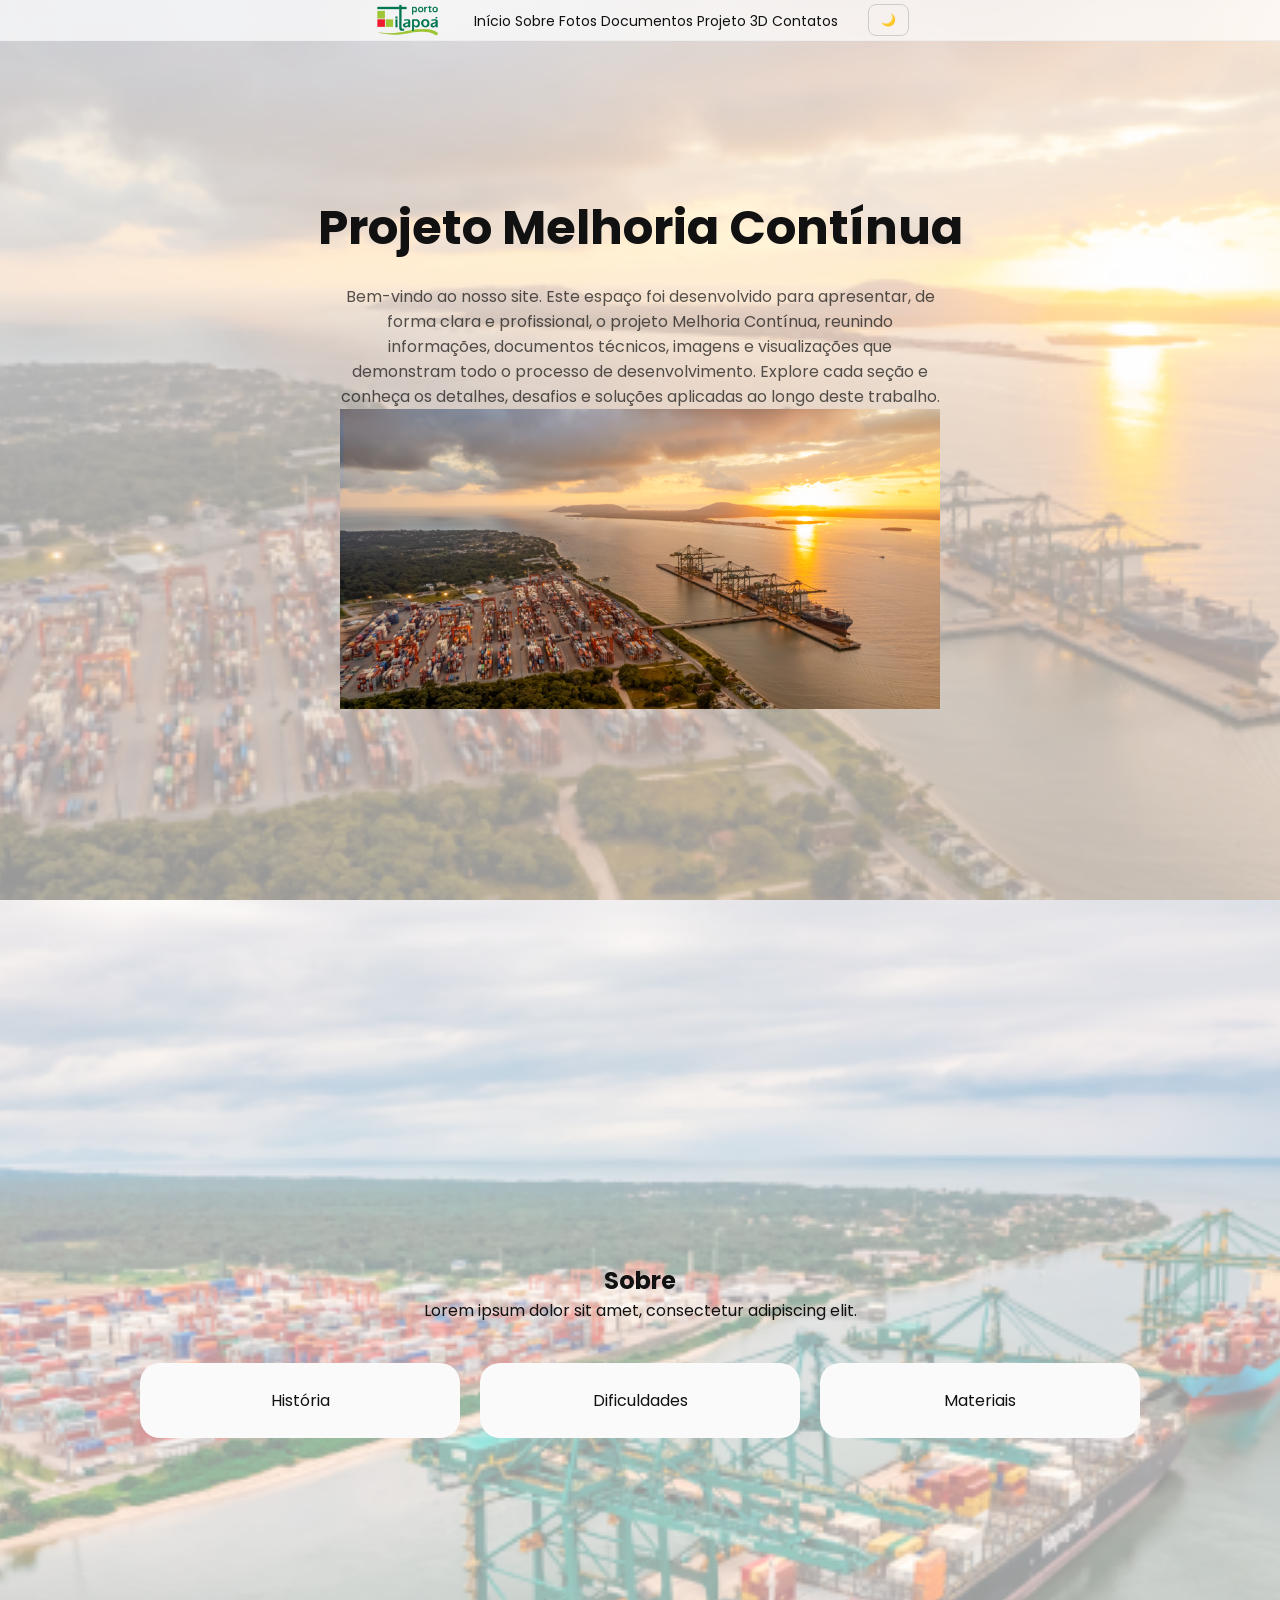
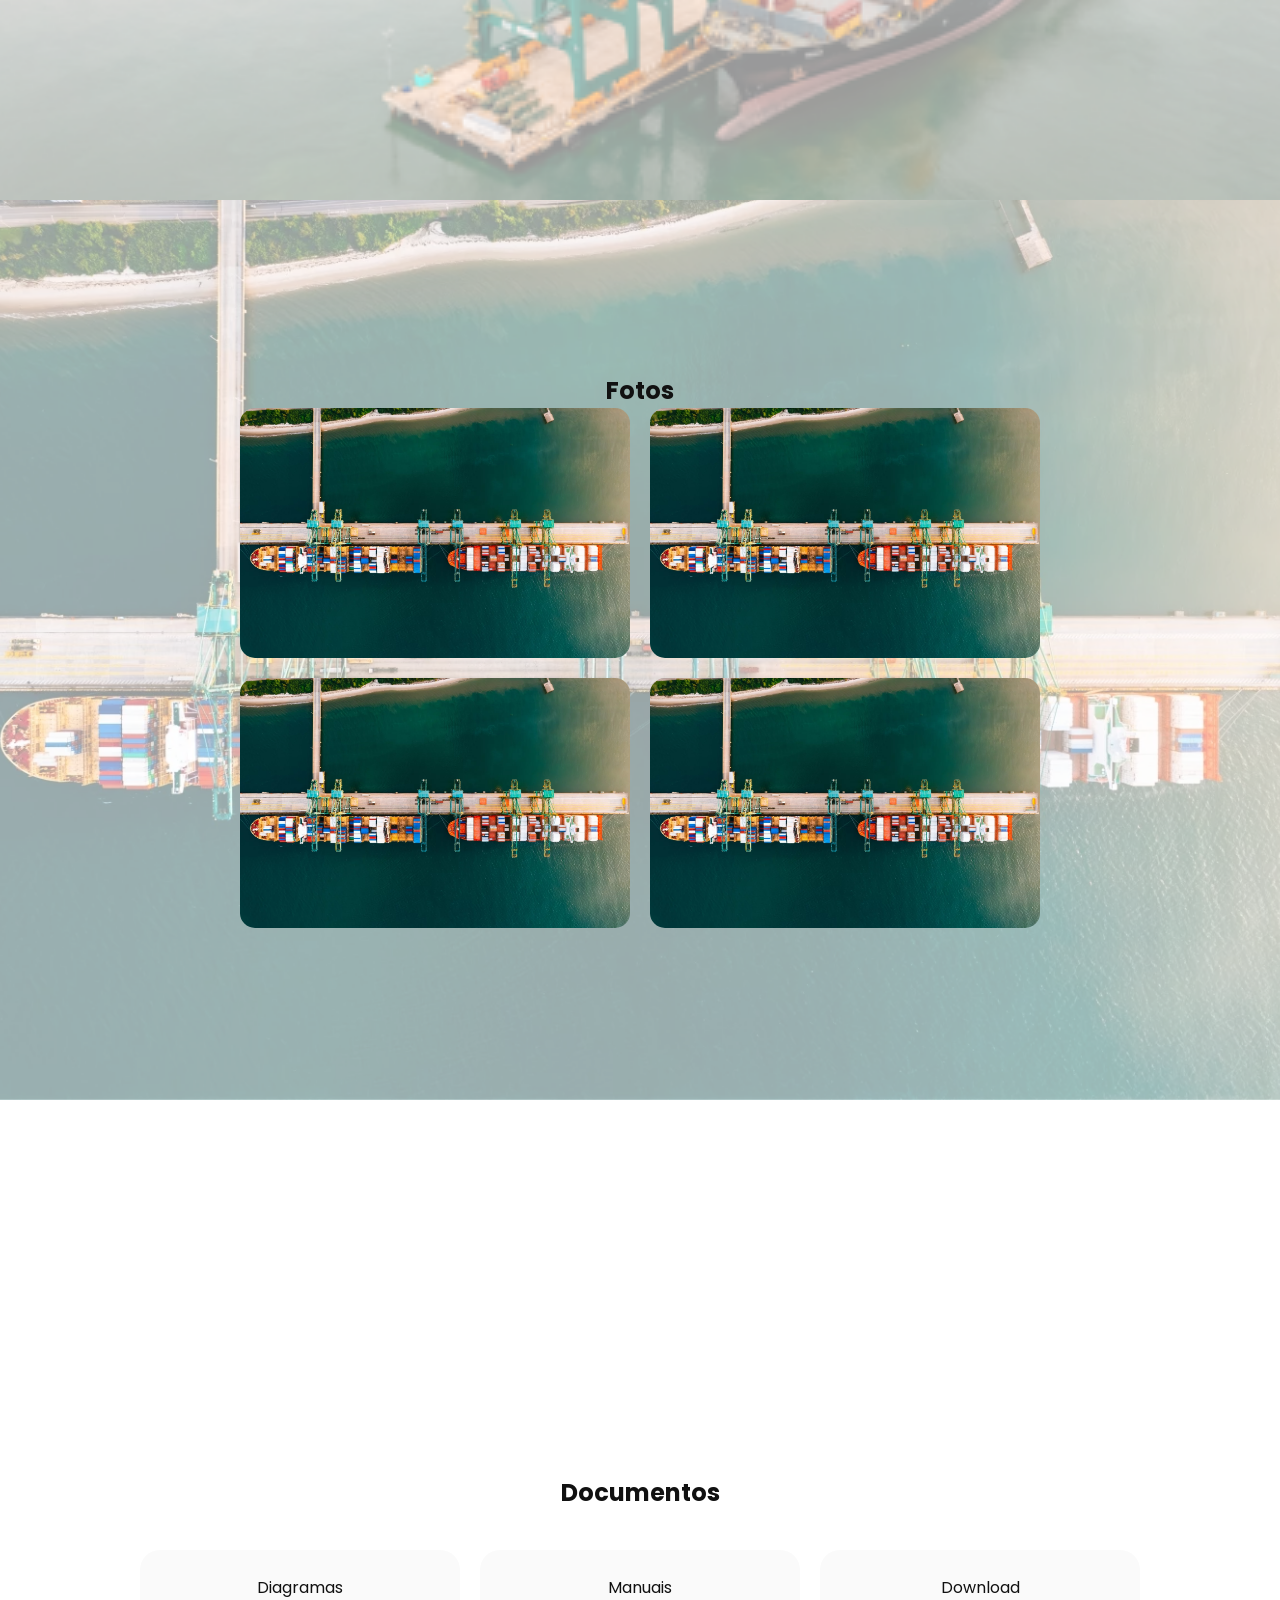
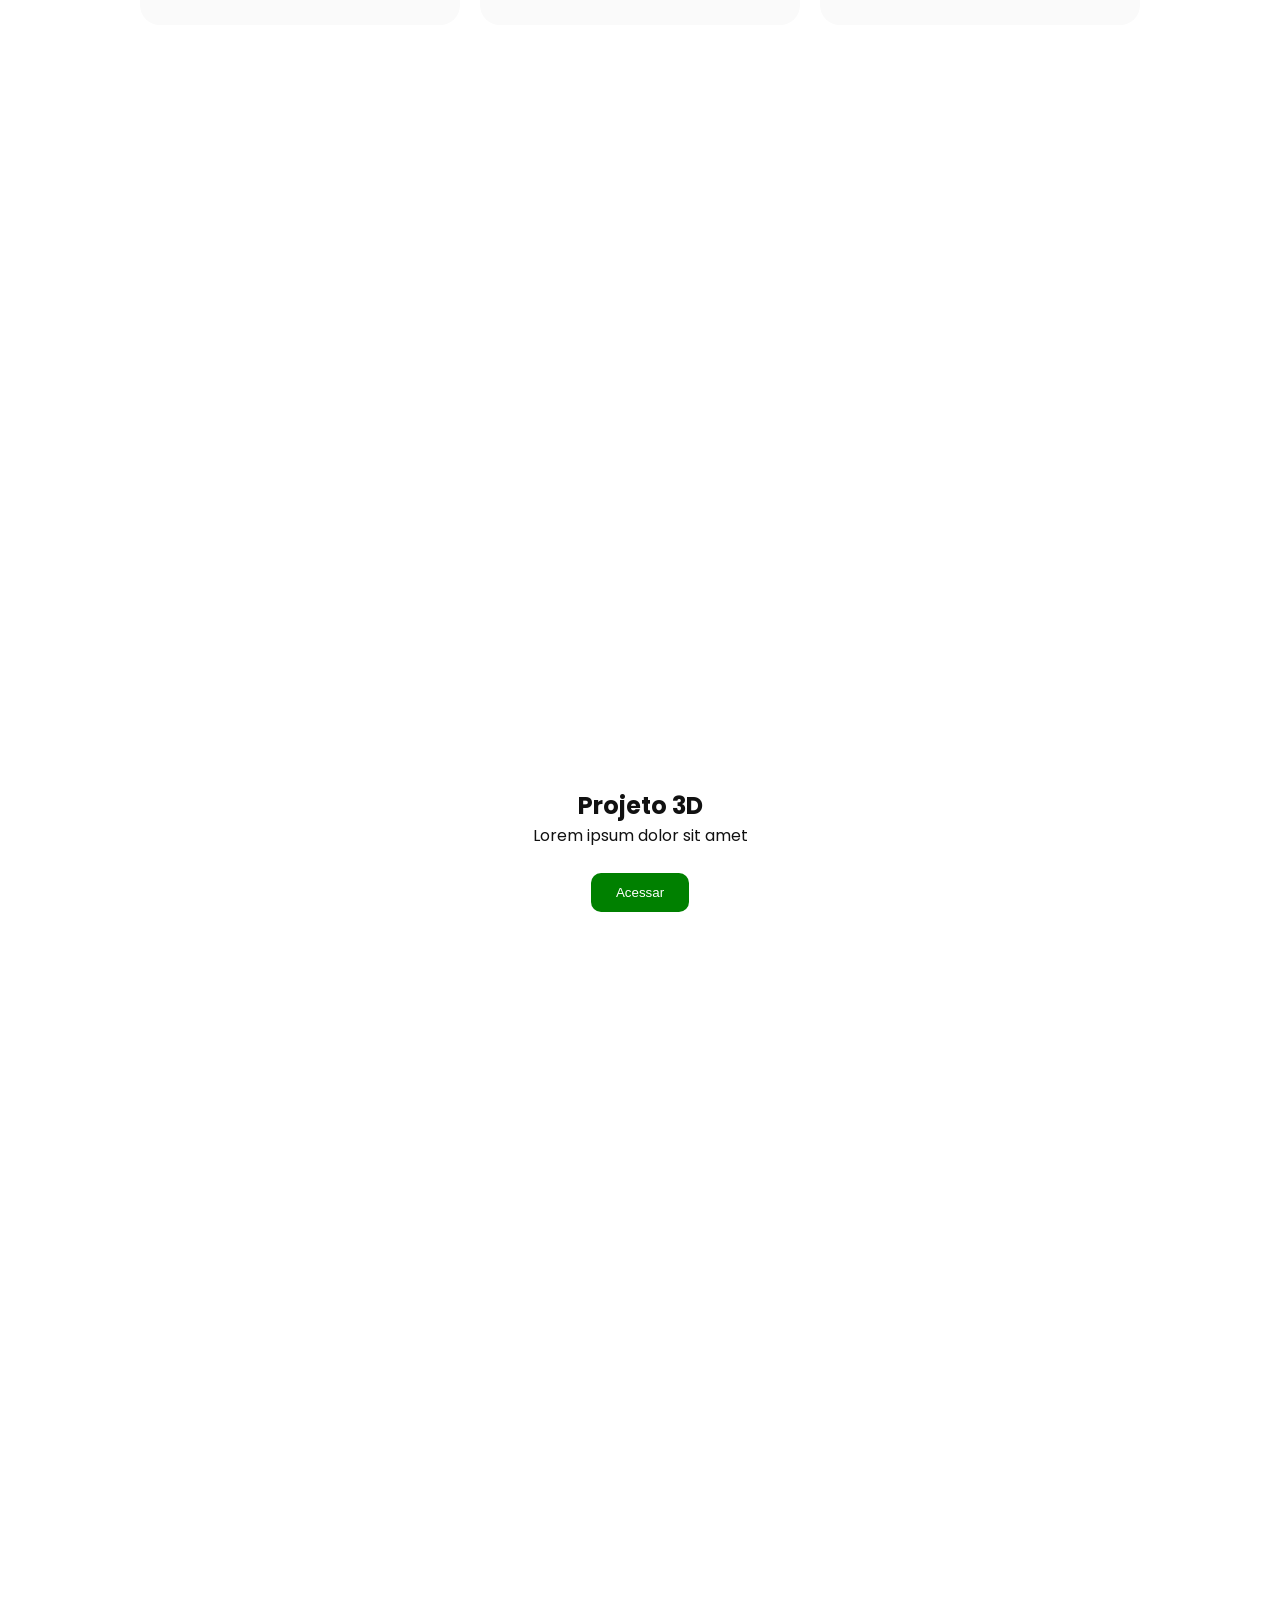
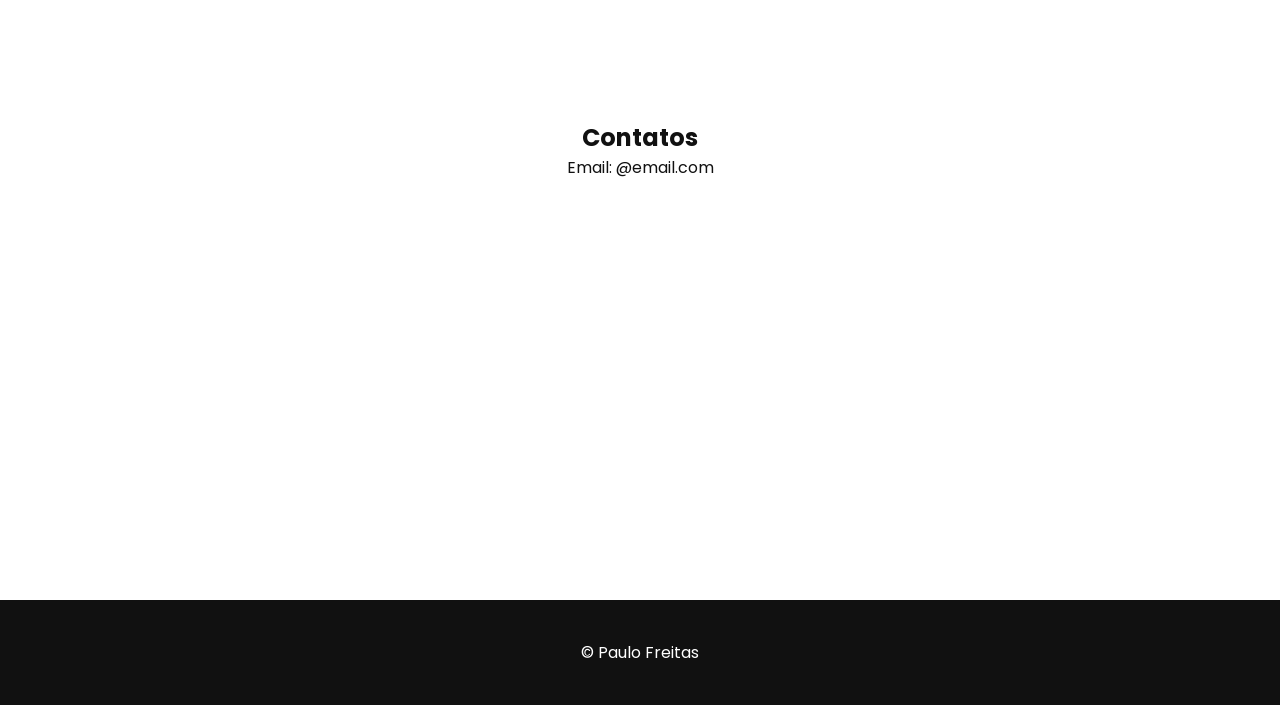
==== projeto_porto/index.html @ 1bebb09e "Add files via upload" ====
<!DOCTYPE html>
<html lang="pt-BR">
<head>
<meta charset="UTF-8">
<meta name="viewport" content="width=device-width, initial-scale=1.0">
<title>Projeto Elétrico - Porto</title>
<link href="https://fonts.googleapis.com/css2?family=Poppins:wght@300;400;600&display=swap" rel="stylesheet">

<style>

/* ================== VARIÁVEIS ================== */
:root{
  --bg:#ffffff;
  --text:#111111;
  --card:#fafafa;
  --header:rgba(255,255,255,0.7);
  --overlay-light: rgba(255,255,255,0.6);
  --overlay-dark: rgba(0,0,0,0.6);
}

body.dark{
  --bg:#0f1115;
  --text:#e5e7eb;
  --card:#1a1d24;
  --header:rgba(20,20,25,0.7);
}

/* ================== RESET ================== */
*{
  margin:0;
  padding:0;
  box-sizing:border-box;
}

body{
  font-family:'Poppins',sans-serif;
  background:var(--bg);
  color:var(--text);
  overflow-x:hidden;
  transition:0.3s;
}

/* ================== HEADER ================== */
header{
  position:fixed;
  top:0;
  width:100%;
  display:flex;
  justify-content:center;
  background:var(--header);
  backdrop-filter:blur(16px);
  border-bottom:1px solid #eee;
  z-index:1000;
  transition:0.3s;
}

header.scrolled{
  padding:5px 0;
}

.nav{
  display:flex;
  align-items:center;
  justify-content:center;
  gap:30px;
}

.logo img{
  height:40px;
  width:auto;
  display:block;
}

nav a{
  color:var(--text);
  text-decoration:none;
  font-size:14px;
}

nav a:hover{
  color:#f1c40f;
}

.toggle{
  cursor:pointer;
  padding:6px 12px;
  border-radius:8px;
  border:1px solid #ccc;
  font-size:12px;
}

/* ================== SEÇÕES ================== */
section{
  min-height:100vh;
  padding:140px 20px;
  display:flex;
  flex-direction:column;
  justify-content:center;
  align-items:center;
  text-align:center;
  opacity:0;
  transform:translateY(80px);
  transition:1s ease;
}

section.show{
  opacity:1;
  transform:translateY(0);
}

/* ================== FUNDO PADRÃO (REUTILIZÁVEL) ================== */
.hero, #sobre, #fotos{
  position:relative;
  color:var(--text);
}

.hero::before,
#sobre::before,
#fotos::before{
  content:"";
  position:absolute;
  inset:0;
  background:var(--overlay-light);
}

body.dark .hero::before,
body.dark #sobre::before,
body.dark #fotos::before{
  background:var(--overlay-dark);
}

.hero *,
#sobre *,
#fotos *{
  position:relative;
  z-index:1;
}

/* ================== HERO ================== */
.hero{
  background: url('img/portoexemploinicio.png') center/cover no-repeat fixed;
}

.hero h1{
  font-size:48px;
  margin-bottom:20px;
}

.hero p{
  max-width:600px;
  opacity:0.7;
}

/* ================== SOBRE ================== */
#sobre{
  background: url('img/fundosobre.png') center/cover no-repeat;
  background-attachment:fixed;
}

/* ================== FOTOS ================== */
#fotos{
  background: url('img/fundofotos.png') center/cover no-repeat;
}

/* ================== GRID FOTOS ================== */
.grid-fotos{
  display:grid;
  grid-template-columns:repeat(2,1fr);
  gap:20px;
  max-width:800px;
  width:100%;
}

.grid-fotos img{
  width:100%;
  height:250px;
  object-fit:cover;
  border-radius:15px;
  transition:0.3s;
}

.grid-fotos img:hover{
  transform:scale(1.05);
}

/* ================== GRID PADRÃO ================== */
.grid{
  display:grid;
  grid-template-columns:repeat(3,1fr);
  gap:20px;
  margin-top:40px;
  width:100%;
  max-width:1000px;
}

.card{
  padding:25px;
  border-radius:20px;
  background:var(--card);
  transition:0.4s;
}

.card:hover{
  transform:translateY(-10px);
  box-shadow:0 20px 40px rgba(0,0,0,0.2);
}

/* ================== BOTÃO ================== */
.btn{
  margin-top:25px;
  padding:12px 25px;
  border:none;
  border-radius:10px;
  background:green;
  color:#fff;
  cursor:pointer;
}

.btn:hover{
  background:#0a7d0a;
}

/* ================== FOOTER ================== */
footer{
  background:#111;
  color:#fff;
  text-align:center;
  padding:40px;
}

/* ================== MOBILE ================== */
@media(max-width:768px){

  .hero h1{
    font-size:32px;
  }

  .grid{
    grid-template-columns:1fr;
  }

  .grid-fotos{
    grid-template-columns:1fr;
  }

  nav{
    display:none;
  }
}

</style>
</head>

<body>

<header id="header">
 <div class="nav">
   <div class="logo">
  <img src="img/Logo_porto.png" alt="Logo Porto">
</div>
   <nav>
    <a href="#inicio">Início</a>
    <a href="#sobre">Sobre</a>
    <a href="#fotos">Fotos</a>
    <a href="#documentos">Documentos</a>
    <a href="#projeto3d">Projeto 3D</a>
    <a href="#contato">Contatos</a>
   </nav>
   <div class="toggle" onclick="toggleTheme()">🌙</div>
 </div>
</header>

<section id="inicio" class="hero">
 <h1>Projeto Melhoria Contínua</h1>
 <p>Bem-vindo ao nosso site. Este espaço foi desenvolvido para apresentar, de forma clara e profissional, o projeto Melhoria Contínua, reunindo informações, documentos técnicos, imagens e visualizações que demonstram todo o processo de desenvolvimento. Explore cada seção e conheça os detalhes, desafios e soluções aplicadas ao longo deste trabalho.</p>
 <img src="img/portoexemploinicio.png">
</section>

<section id="sobre">
 <h2>Sobre</h2>
 <p>Lorem ipsum dolor sit amet, consectetur adipiscing elit.</p>
 <div class="grid">
  <div class="card">História</div>
  <div class="card">Dificuldades</div>
  <div class="card">Materiais</div>
 </div>
</section>

<section id="fotos">
 <h2>Fotos</h2>
	<div class="grid-fotos">
  <img src="img/fundofotos.png">
  <img src="img/fundofotos.png">
  <img src="img/fundofotos.png">
  <img src="img/fundofotos.png">
</div>
</div>
</section>

<section id="documentos">
 <h2>Documentos</h2>
 <div class="grid">
  <div class="card">Diagramas</div>
  <div class="card">Manuais</div>
  <div class="card">Download</div>
 </div>
</section>

<section id="projeto3d">
 <h2>Projeto 3D</h2>
 <p>Lorem ipsum dolor sit amet</p>
 <button class="btn">Acessar</button>
</section>

<section id="contato">
 <h2>Contatos</h2>
 <p>Email: @email.com</p>
</section>

<footer>
 <p>© Paulo Freitas</p>
</footer>

<script>
// fade sections
const sections=document.querySelectorAll('section')
const obs=new IntersectionObserver(e=>{
 e.forEach(entry=>{
  if(entry.isIntersecting){
    entry.target.classList.add('show')
  }
})
},{threshold:.2})
sections.forEach(s=>obs.observe(s))

// header effect
window.addEventListener('scroll',()=>{
 document.getElementById('header').classList.toggle('scrolled',window.scrollY>50)
})

// parallax
window.addEventListener('scroll',()=>{
 let scroll=window.scrollY
 document.querySelectorAll('#inicio img').forEach(el=>{
  el.style.transform=`translateY(${scroll*0.1}px)`
 })
})

// dark mode toggle
function toggleTheme(){
 document.body.classList.toggle('dark')
}

let isDown = false;
let startX;
let scrollLeft;

</script>

</body>
</html>
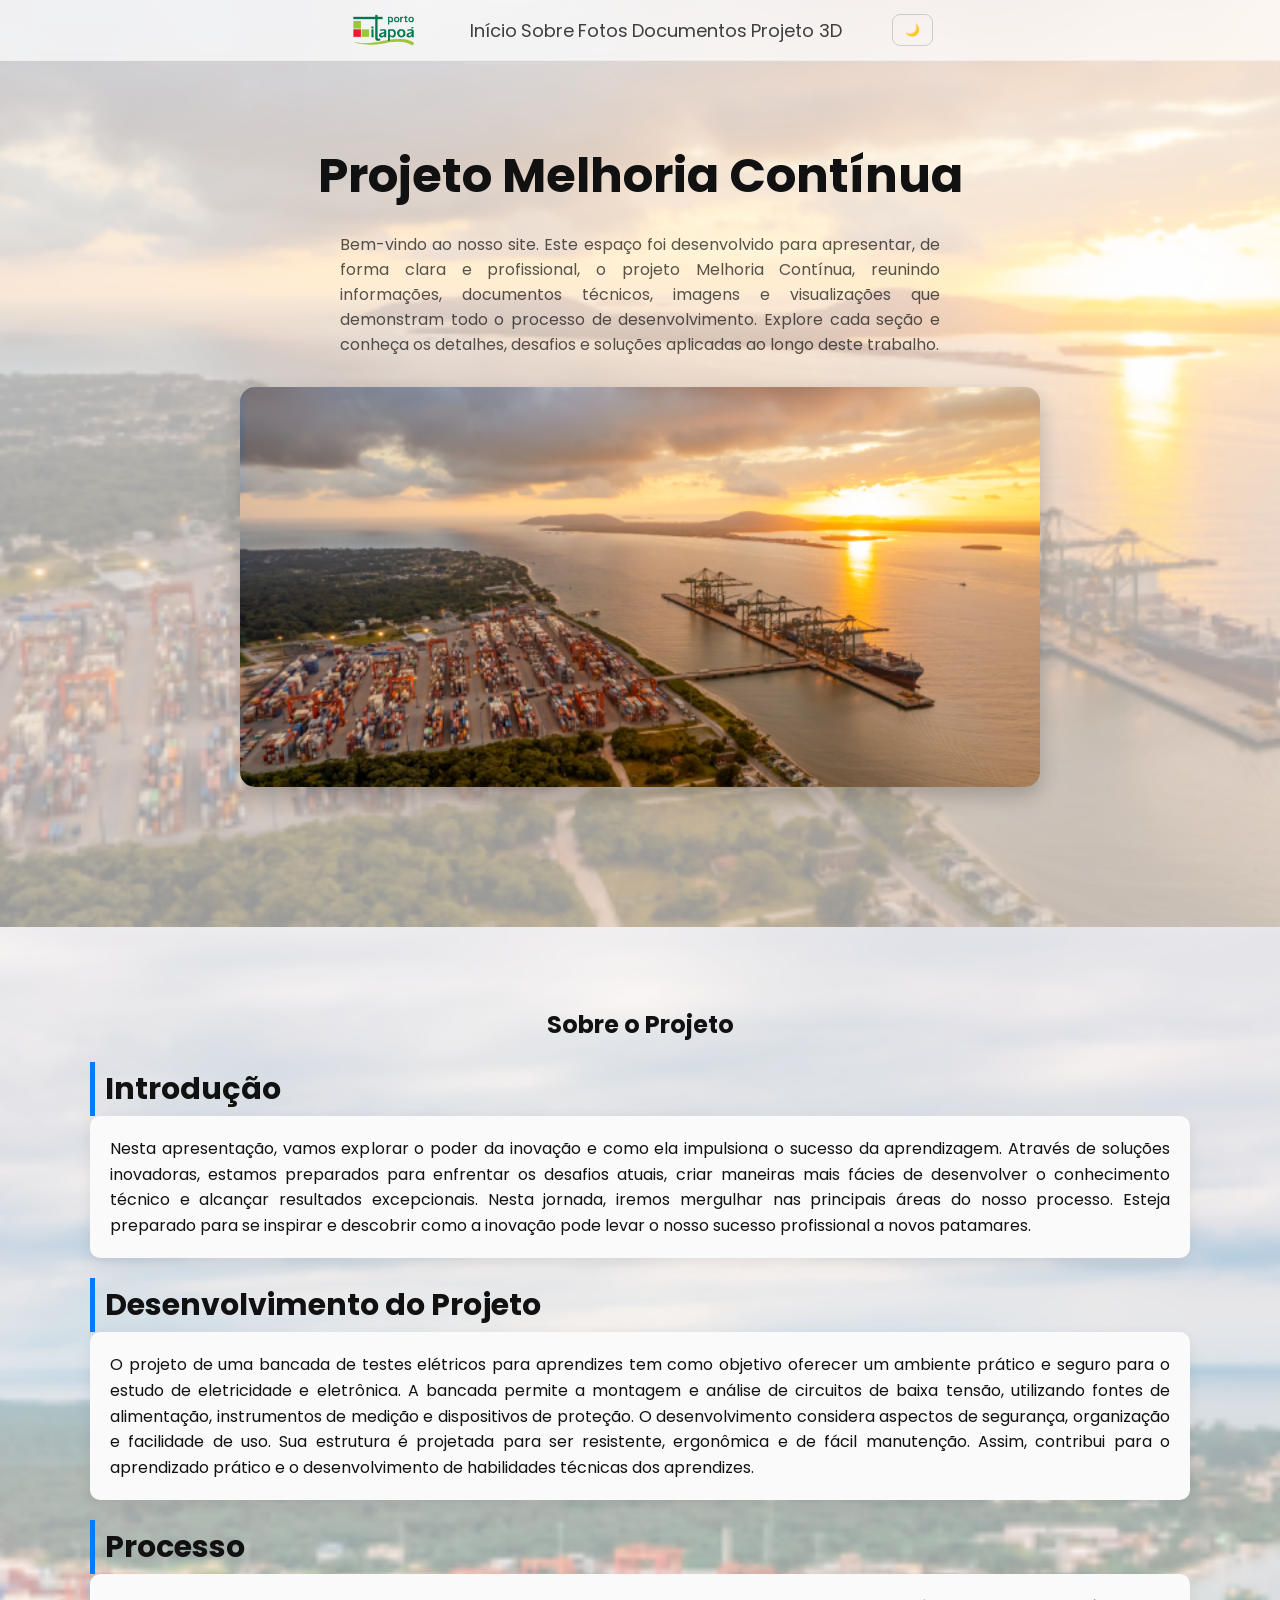
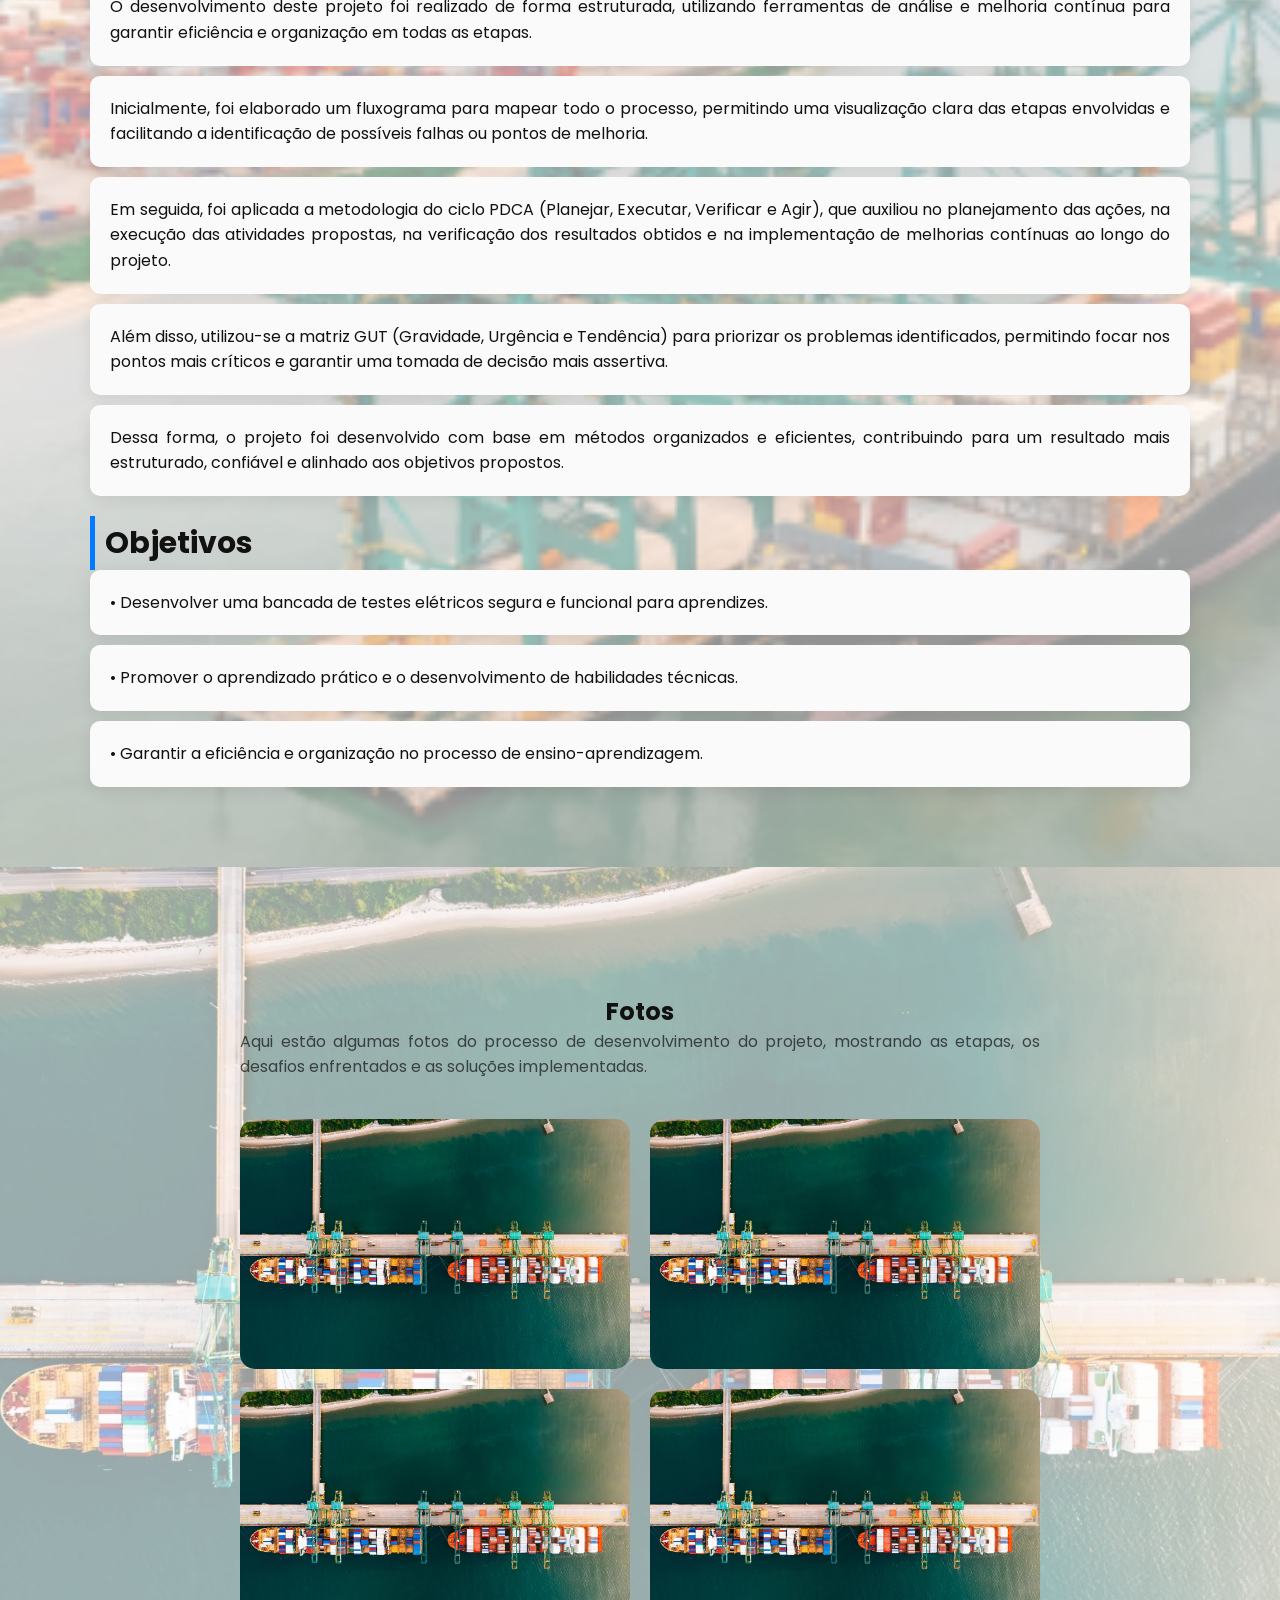
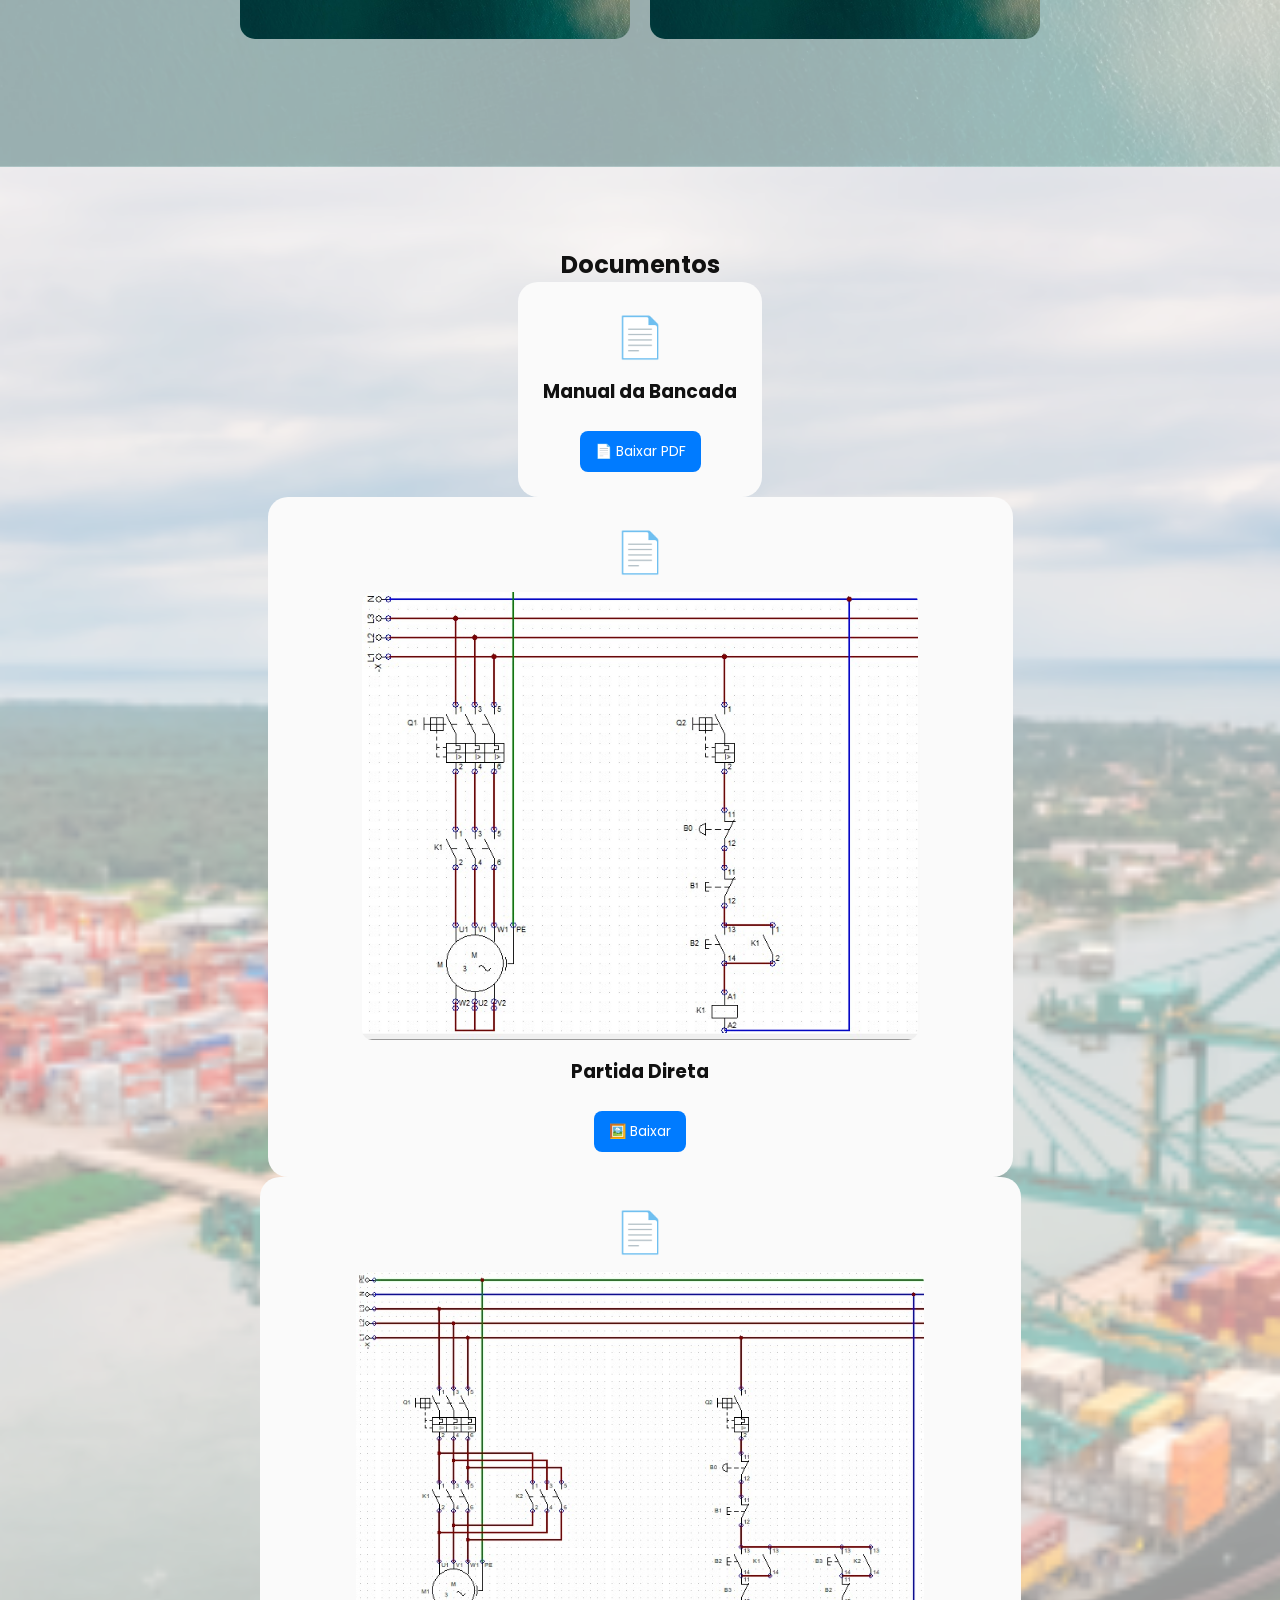
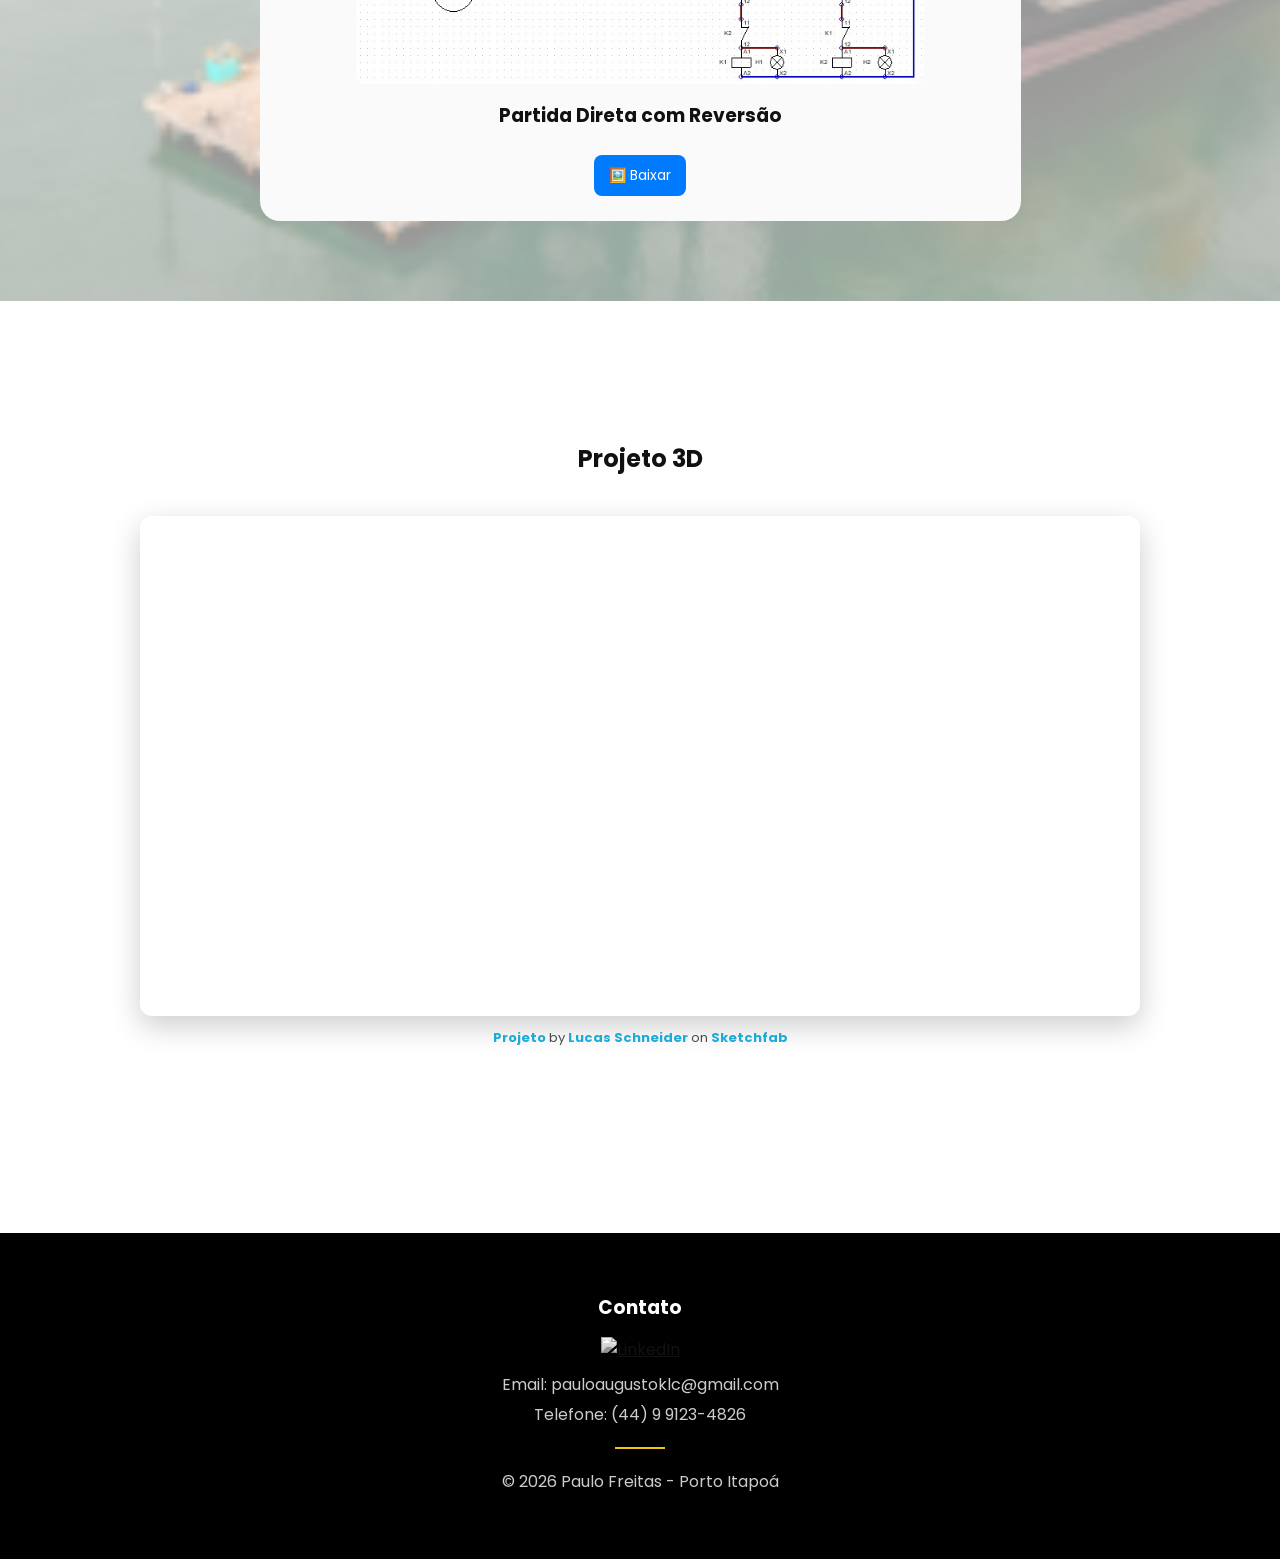
==== commit 4b6157be: "att09_04_26" ====
--- a/projeto_porto/index.html
+++ b/projeto_porto/index.html
@@ -6,249 +6,7 @@
 <title>Projeto Elétrico - Porto</title>
 <link href="https://fonts.googleapis.com/css2?family=Poppins:wght@300;400;600&display=swap" rel="stylesheet">
 
-<style>
-
-/* ================== VARIÁVEIS ================== */
-:root{
-  --bg:#ffffff;
-  --text:#111111;
-  --card:#fafafa;
-  --header:rgba(255,255,255,0.7);
-  --overlay-light: rgba(255,255,255,0.6);
-  --overlay-dark: rgba(0,0,0,0.6);
-}
-
-body.dark{
-  --bg:#0f1115;
-  --text:#e5e7eb;
-  --card:#1a1d24;
-  --header:rgba(20,20,25,0.7);
-}
-
-/* ================== RESET ================== */
-*{
-  margin:0;
-  padding:0;
-  box-sizing:border-box;
-}
-
-body{
-  font-family:'Poppins',sans-serif;
-  background:var(--bg);
-  color:var(--text);
-  overflow-x:hidden;
-  transition:0.3s;
-}
-
-/* ================== HEADER ================== */
-header{
-  position:fixed;
-  top:0;
-  width:100%;
-  display:flex;
-  justify-content:center;
-  background:var(--header);
-  backdrop-filter:blur(16px);
-  border-bottom:1px solid #eee;
-  z-index:1000;
-  transition:0.3s;
-}
-
-header.scrolled{
-  padding:5px 0;
-}
-
-.nav{
-  display:flex;
-  align-items:center;
-  justify-content:center;
-  gap:30px;
-}
-
-.logo img{
-  height:40px;
-  width:auto;
-  display:block;
-}
-
-nav a{
-  color:var(--text);
-  text-decoration:none;
-  font-size:14px;
-}
-
-nav a:hover{
-  color:#f1c40f;
-}
-
-.toggle{
-  cursor:pointer;
-  padding:6px 12px;
-  border-radius:8px;
-  border:1px solid #ccc;
-  font-size:12px;
-}
-
-/* ================== SEÇÕES ================== */
-section{
-  min-height:100vh;
-  padding:140px 20px;
-  display:flex;
-  flex-direction:column;
-  justify-content:center;
-  align-items:center;
-  text-align:center;
-  opacity:0;
-  transform:translateY(80px);
-  transition:1s ease;
-}
-
-section.show{
-  opacity:1;
-  transform:translateY(0);
-}
-
-/* ================== FUNDO PADRÃO (REUTILIZÁVEL) ================== */
-.hero, #sobre, #fotos{
-  position:relative;
-  color:var(--text);
-}
-
-.hero::before,
-#sobre::before,
-#fotos::before{
-  content:"";
-  position:absolute;
-  inset:0;
-  background:var(--overlay-light);
-}
-
-body.dark .hero::before,
-body.dark #sobre::before,
-body.dark #fotos::before{
-  background:var(--overlay-dark);
-}
-
-.hero *,
-#sobre *,
-#fotos *{
-  position:relative;
-  z-index:1;
-}
-
-/* ================== HERO ================== */
-.hero{
-  background: url('img/portoexemploinicio.png') center/cover no-repeat fixed;
-}
-
-.hero h1{
-  font-size:48px;
-  margin-bottom:20px;
-}
-
-.hero p{
-  max-width:600px;
-  opacity:0.7;
-}
-
-/* ================== SOBRE ================== */
-#sobre{
-  background: url('img/fundosobre.png') center/cover no-repeat;
-  background-attachment:fixed;
-}
-
-/* ================== FOTOS ================== */
-#fotos{
-  background: url('img/fundofotos.png') center/cover no-repeat;
-}
-
-/* ================== GRID FOTOS ================== */
-.grid-fotos{
-  display:grid;
-  grid-template-columns:repeat(2,1fr);
-  gap:20px;
-  max-width:800px;
-  width:100%;
-}
-
-.grid-fotos img{
-  width:100%;
-  height:250px;
-  object-fit:cover;
-  border-radius:15px;
-  transition:0.3s;
-}
-
-.grid-fotos img:hover{
-  transform:scale(1.05);
-}
-
-/* ================== GRID PADRÃO ================== */
-.grid{
-  display:grid;
-  grid-template-columns:repeat(3,1fr);
-  gap:20px;
-  margin-top:40px;
-  width:100%;
-  max-width:1000px;
-}
-
-.card{
-  padding:25px;
-  border-radius:20px;
-  background:var(--card);
-  transition:0.4s;
-}
-
-.card:hover{
-  transform:translateY(-10px);
-  box-shadow:0 20px 40px rgba(0,0,0,0.2);
-}
-
-/* ================== BOTÃO ================== */
-.btn{
-  margin-top:25px;
-  padding:12px 25px;
-  border:none;
-  border-radius:10px;
-  background:green;
-  color:#fff;
-  cursor:pointer;
-}
-
-.btn:hover{
-  background:#0a7d0a;
-}
-
-/* ================== FOOTER ================== */
-footer{
-  background:#111;
-  color:#fff;
-  text-align:center;
-  padding:40px;
-}
-
-/* ================== MOBILE ================== */
-@media(max-width:768px){
-
-  .hero h1{
-    font-size:32px;
-  }
-
-  .grid{
-    grid-template-columns:1fr;
-  }
-
-  .grid-fotos{
-    grid-template-columns:1fr;
-  }
-
-  nav{
-    display:none;
-  }
-}
-
-</style>
+<link rel="stylesheet" href="style.css">
 </head>
 
 <body>
@@ -264,10 +22,13 @@
     <a href="#fotos">Fotos</a>
     <a href="#documentos">Documentos</a>
     <a href="#projeto3d">Projeto 3D</a>
-    <a href="#contato">Contatos</a>
    </nav>
    <div class="toggle" onclick="toggleTheme()">🌙</div>
  </div>
+  <div class="menu-btn" onclick="toggleMenu()">
+  <span></span>
+  <span></span>
+  </div>
 </header>
 
 <section id="inicio" class="hero">
@@ -277,85 +38,116 @@
 </section>
 
 <section id="sobre">
- <h2>Sobre</h2>
- <p>Lorem ipsum dolor sit amet, consectetur adipiscing elit.</p>
- <div class="grid">
-  <div class="card">História</div>
-  <div class="card">Dificuldades</div>
-  <div class="card">Materiais</div>
- </div>
+  <h2>Sobre o Projeto</h2>
+
+  <div class="artigo">
+    <h3>Introdução</h3>
+    <p>Nesta apresentação, vamos explorar o poder da
+inovação e como ela impulsiona o sucesso da
+aprendizagem. Através de soluções inovadoras,
+estamos preparados para enfrentar os desafios
+atuais, criar maneiras mais fácies de desenvolver
+o conhecimento técnico e alcançar resultados
+excepcionais. Nesta jornada, iremos mergulhar
+nas principais áreas do nosso processo. Esteja
+preparado para se inspirar e descobrir como a
+inovação pode levar o nosso sucesso
+profissional a novos patamares.</p>
+
+    <h3>Desenvolvimento do Projeto</h3>
+    <p>O projeto de uma bancada de testes elétricos para
+aprendizes tem como objetivo oferecer um
+ambiente prático e seguro para o estudo de
+eletricidade e eletrônica. A bancada permite a
+montagem e análise de circuitos de baixa tensão,
+utilizando fontes de alimentação, instrumentos de
+medição e dispositivos de proteção. O
+desenvolvimento considera aspectos de segurança,
+organização e facilidade de uso. Sua estrutura é
+projetada para ser resistente, ergonômica e de fácil
+manutenção. Assim, contribui para o aprendizado
+prático e o desenvolvimento de habilidades técnicas
+dos aprendizes.</p>
+
+    <h3>Processo</h3>
+    <p>O desenvolvimento deste projeto foi realizado de forma estruturada, utilizando ferramentas de análise e melhoria contínua para garantir eficiência e organização em todas as etapas.</p>
+<p>Inicialmente, foi elaborado um fluxograma para mapear todo o processo, permitindo uma visualização clara das etapas envolvidas e facilitando a identificação de possíveis falhas ou pontos de melhoria.</p>
+<p>Em seguida, foi aplicada a metodologia do ciclo PDCA (Planejar, Executar, Verificar e Agir), que auxiliou no planejamento das ações, na execução das atividades propostas, na verificação dos resultados obtidos e na implementação de melhorias contínuas ao longo do projeto.</p>
+<p>Além disso, utilizou-se a matriz GUT (Gravidade, Urgência e Tendência) para priorizar os problemas identificados, permitindo focar nos pontos mais críticos e garantir uma tomada de decisão mais assertiva.</p>
+<p>Dessa forma, o projeto foi desenvolvido com base em métodos organizados e eficientes, contribuindo para um resultado mais estruturado, confiável e alinhado aos objetivos propostos.</p>
+
+      <h3>Objetivos</h3>
+      <p>• Desenvolver uma bancada de testes elétricos segura e funcional para aprendizes.</p>
+      <p>• Promover o aprendizado prático e o desenvolvimento de habilidades técnicas.</p>
+      <p>• Garantir a eficiência e organização no processo de ensino-aprendizagem.</p>
+  </div>
 </section>
 
 <section id="fotos">
  <h2>Fotos</h2>
+ <p>Aqui estão algumas fotos do processo de desenvolvimento do projeto, mostrando as etapas, os desafios enfrentados e as soluções implementadas.</p>
 	<div class="grid-fotos">
+  <img src="img/fundofotos.png" alt="exemplo">
   <img src="img/fundofotos.png">
   <img src="img/fundofotos.png">
   <img src="img/fundofotos.png">
-  <img src="img/fundofotos.png">
-</div>
 </div>
 </section>
 
 <section id="documentos">
  <h2>Documentos</h2>
- <div class="grid">
-  <div class="card">Diagramas</div>
-  <div class="card">Manuais</div>
-  <div class="card">Download</div>
+ <div class="card">
+  <h3>Manual da Bancada</h3>
+  <a href="pdf/Manual Bancada Elétrica.pdf" download class="btn-download">
+    📄 Baixar PDF
+  </a>
+</div>
+
+<div class="card">
+  <img src="diagramas/partida_direta.jpg" class="preview">
+  <h3>Partida Direta</h3>
+  <a href="diagramas/partida_direta.jpg" download class="btn-download">
+    🖼️ Baixar
+  </a>
+</div>
+
+<div class="card">
+  <img src="diagramas/partida_direta_com_reversao.jpg" class="preview">
+  <h3>Partida Direta com Reversão</h3>
+  <a href="diagramas/partida_direta_com_reversao.jpg" download class="btn-download">
+    🖼️ Baixar
+  </a>
+</div>
  </div>
 </section>
 
 <section id="projeto3d">
- <h2>Projeto 3D</h2>
- <p>Lorem ipsum dolor sit amet</p>
- <button class="btn">Acessar</button>
-</section>
+  <h2>Projeto 3D</h2>
 
-<section id="contato">
- <h2>Contatos</h2>
- <p>Email: @email.com</p>
+  <div class="sketchfab-embed-wrapper"> <iframe title="Projeto" frameborder="0" allowfullscreen mozallowfullscreen="true" webkitallowfullscreen="true" allow="autoplay; fullscreen; xr-spatial-tracking" xr-spatial-tracking execution-while-out-of-viewport execution-while-not-rendered web-share src="https://sketchfab.com/models/5256d649ffe245b793ce9d431d0b812e/embed"> </iframe> <p style="font-size: 13px; font-weight: normal; margin: 5px; color: #4A4A4A;"> <a href="https://sketchfab.com/3d-models/projeto-5256d649ffe245b793ce9d431d0b812e?utm_medium=embed&utm_campaign=share-popup&utm_content=5256d649ffe245b793ce9d431d0b812e" target="_blank" rel="nofollow" style="font-weight: bold; color: #1CAAD9;"> Projeto </a> by <a href="https://www.linkedin.com/in/lucas-schneider-86a4a8364?utm_source=share&utm_campaign=share_via&utm_content=profile&utm_medium=android_app" target="_blank" rel="nofollow" style="font-weight: bold; color: #1CAAD9;"> Lucas Schneider </a> on <a href="https://www.linkedin.com/in/lucas-schneider-86a4a8364?utm_source=share&utm_campaign=share_via&utm_content=profile&utm_medium=android_app" target="_blank" rel="nofollow" style="font-weight: bold; color: #1CAAD9;">Sketchfab</a></p>
+  </div>
+
 </section>
 
 <footer>
- <p>© Paulo Freitas</p>
+  <div class="footer-content">
+
+    <h3>Contato</h3>
+    <div class="social">
+  <a href="https://www.linkedin.com/in/pauloamfreitas/" target="_blank">
+    <img src="https://cdn-icons-png.flaticon.com/512/174/174857.png" alt="LinkedIn">
+  </a>
+</div>
+    <p>Email: pauloaugustoklc@gmail.com</p>
+    <p>Telefone: (44) 9 9123-4826</p>
+
+    <div class="linha"></div>
+
+    <p>© 2026 Paulo Freitas - Porto Itapoá</p>
+
+  </div>
 </footer>
 
-<script>
-// fade sections
-const sections=document.querySelectorAll('section')
-const obs=new IntersectionObserver(e=>{
- e.forEach(entry=>{
-  if(entry.isIntersecting){
-    entry.target.classList.add('show')
-  }
-})
-},{threshold:.2})
-sections.forEach(s=>obs.observe(s))
-
-// header effect
-window.addEventListener('scroll',()=>{
- document.getElementById('header').classList.toggle('scrolled',window.scrollY>50)
-})
-
-// parallax
-window.addEventListener('scroll',()=>{
- let scroll=window.scrollY
- document.querySelectorAll('#inicio img').forEach(el=>{
-  el.style.transform=`translateY(${scroll*0.1}px)`
- })
-})
-
-// dark mode toggle
-function toggleTheme(){
- document.body.classList.toggle('dark')
-}
-
-let isDown = false;
-let startX;
-let scrollLeft;
-
-</script>
-
+<script src="script.js"></script>
 </body>
 </html>
--- a/projeto_porto/style.css
+++ b/projeto_porto/style.css
@@ -0,0 +1,492 @@
+
+/* ================== VARIÁVEIS ================== */
+:root{
+  --bg:#ffffff;
+  --text:#111111;
+  --card:#fafafa;
+  --header:rgba(255,255,255,0.7);
+  --overlay-light: rgba(255,255,255,0.6);
+  --overlay-dark: rgba(0,0,0,0.6);
+}
+
+body.dark{
+  --bg:#0f1115;
+  --text:#e5e7eb;
+  --card:#1a1d24;
+  --header:rgba(20,20,25,0.7);
+}
+
+/* ================== RESET ================== */
+*{
+  margin:0;
+  padding:0;
+  box-sizing:border-box;
+}
+
+body{
+  font-family:'Poppins',sans-serif;
+  background:var(--bg);
+  color:var(--text);
+  overflow-x:hidden;
+  transition:0.3s;
+}
+
+/* ================== HEADER ================== */
+header{
+  position:fixed;
+  top:0;
+  width:100%;
+  display:flex;
+  justify-content:center;
+  background:var(--header);
+  backdrop-filter:blur(16px);
+  border-bottom:1px solid #eee;
+  z-index:1000;
+  transition:0.3s;
+}
+
+header.scrolled{
+  padding:5px 0;
+}
+
+/* BOTÃO HAMBÚRGUER */
+.menu-btn{
+  display:none;
+  flex-direction:column;
+  justify-content:center;
+  gap:6px;
+  cursor:pointer;
+  position: absolute;
+  right: 20px;
+  top: 20px;
+  z-index: 1000;
+}
+
+.menu-btn span{
+  width:25px;
+  height:2px;
+  background:var(--text);
+  transition:0.4s;
+}
+
+/* ANIMAÇÃO VIRAR X */
+.menu-btn.active span:nth-child(1){
+  transform:rotate(45deg) translate(5px,5px);
+}
+
+.menu-btn.active span:nth-child(2){
+  transform:rotate(-45deg) translate(5px,-5px);
+}
+
+.nav{
+  display:flex;
+  align-items:center;
+  justify-content:space-between;
+  gap:50px;
+  padding: 10px 40px;
+}
+
+.logo img{
+  height:40px;
+  width:auto;
+  display:block;
+}
+
+nav a{
+  color:var(--text);
+  text-decoration:none;
+  font-size:18px;
+  opacity:0.8;
+  transition:0.3s;
+}
+
+nav a:hover{
+  color:#f1c40f;
+  opacity:1;
+  transform:scale(1.05);
+}
+
+.toggle{
+  cursor:pointer;
+  padding:6px 12px;
+  border-radius:8px;
+  border:1px solid #ccc;
+  font-size:12px;
+}
+
+/* ================== SEÇÕES ================== */
+section{
+  min-height:100vh;
+  padding:140px 20px;
+  display:flex;
+  flex-direction:column;
+  justify-content:center;
+  align-items:center;
+  text-align:center;
+  opacity:0;
+  transform:translateY(80px);
+  transition:1s ease;
+}
+
+section.show{
+  opacity:1;
+  transform:translateY(0);
+}
+
+/* ================== FUNDO PADRÃO (REUTILIZÁVEL) ================== */
+.hero, #sobre, #fotos{
+  position:relative;
+  color:var(--text);
+}
+
+.hero::before,
+#sobre::before,
+#fotos::before,
+#documentos::before,
+#projeto3d::before{
+  content:"";
+  position:absolute;
+  inset:0;
+  background:var(--overlay-light);
+}
+
+body.dark .hero::before,
+body.dark #sobre::before,
+body.dark #fotos::before,
+body.dark #documentos::before,
+body.dark #projeto3d::before{
+  background:var(--overlay-dark);
+}
+
+.hero *,
+#sobre *,
+#fotos *,
+#documentos *,
+#projeto3d *{
+  position:relative;
+  z-index:1;
+}
+
+/* ================== HERO ================== */
+.hero{
+  background: url('img/portoexemploinicio.png') center/cover no-repeat fixed;
+}
+
+.hero h1{
+  font-size:48px;
+  margin-bottom:20px;
+}
+
+.hero p{
+  max-width:600px;
+  opacity:0.7;
+  text-align: justify;
+}
+
+.hero img{
+  margin-top:30px;
+  width:800px;
+  height:auto;
+  border-radius:15px;
+  box-shadow:0 10px 20px rgba(0,0,0,0.2);
+}
+
+
+
+/* ================== SOBRE ================== */
+#sobre{
+  background: url('img/fundosobre.png') center/cover no-repeat;
+  background-attachment:fixed;
+  padding: 80px 20px;
+}
+
+.artigo {
+  column-count: 1;
+  column-gap: 30px;
+  max-width: 1100px;
+  text-align: justify;
+  line-height: 1.8;
+}
+
+.artigo h3 {
+  grid-column: span 2;
+  font-size: 30px;
+  margin-top: 20px;
+  border-left: 5px solid #007BFF;
+  padding-left: 10px;
+}
+
+/* Cada grupo de texto */
+.artigo p {
+  background: var(--card);
+  padding: 20px;
+  border-radius: 10px;
+  box-shadow: 0 5px 15px rgba(0,0,0,0.08);
+  line-height: 1.6;
+  margin: 0;
+}
+
+.artigo p + p {
+  margin-top: 10px;
+}
+
+/* ================== FOTOS ================== */
+#fotos{
+  background: url('img/fundofotos.png') center/cover no-repeat;
+  padding: 60px 20px;
+}
+
+#fotos p{
+  max-width:800px;
+  opacity:0.7;
+  text-align: justify;
+  margin-bottom: 40px;
+}
+
+
+/* ================== GRID FOTOS ================== */
+.grid-fotos{
+  display:grid;
+  grid-template-columns:repeat(2,1fr);
+  gap:20px;
+  max-width:800px;
+  width:100%;
+}
+
+.grid-fotos img{
+  width:100%;
+  height:250px;
+  object-fit:cover;
+  border-radius:15px;
+  transition:0.3s;
+}
+
+.grid-fotos img:hover{
+  transform:scale(1.05);
+}
+
+/* ================== GRID PADRÃO ================== */
+.grid{
+  display:grid;
+  grid-template-columns:repeat(3,1fr);
+  gap:20px;
+  margin-top:40px;
+  width:100%;
+  max-width:1000px;
+}
+
+.card{
+  padding:25px;
+  border-radius:20px;
+  background:var(--card);
+  transition:0.4s;
+}
+
+.card:hover{
+  transform:translateY(-10px);
+  box-shadow:0 20px 40px rgba(0,0,0,0.2);
+}
+
+/* ================== BOTÃO ================== */
+.btn{
+  margin-top:25px;
+  padding:12px 25px;
+  border:none;
+  border-radius:10px;
+  background:green;
+  color:#fff;
+  cursor:pointer;
+}
+
+.btn:hover{
+  background:#0a7d0a;
+}
+
+.preview {
+  width: 80%;
+  border-radius: 10px;
+  margin-bottom: 10px;
+}
+
+/* ================== Documentos ================== */
+
+#documentos{
+  background: url('img/fundosobre.png') center/cover no-repeat;
+  background-attachment:fixed;
+  padding: 80px 20px;
+}
+
+.btn-download {
+  display: inline-flex;
+  align-items: center;
+  gap: 8px;
+
+  margin-top: 15px;
+  padding: 10px 15px;
+
+  background: #007BFF;
+  color: white;
+  border-radius: 8px;
+
+  text-decoration: none;
+  font-size: 14px;
+  transition: 0.3s;
+}
+
+.btn-download:hover {
+  background: #0056b3;
+  transform: translateY(-2px);
+}
+
+.card::before {
+  content: "📄";
+  font-size: 40px;
+  display: block;
+  margin-bottom: 10px;
+}
+
+.card {
+  text-align: center;
+}
+
+.card h3 {
+  margin-bottom: 10px;
+}
+
+/* ================== Projeto 3D ================== */
+.sketchfab-embed-wrapper {
+  position: relative;
+  width: 100%;
+  max-width: 1000px;
+  margin: 40px auto;
+}
+
+.sketchfab-embed-wrapper iframe {
+  width: 100%;
+  height: 500px;
+  border-radius: 12px;
+  border: none;
+  box-shadow: 0 10px 30px rgba(0,0,0,0.2);
+}
+
+.sketchfab-embed-wrapper p {
+  text-align: center;
+  font-size: 14px;
+  color: #666;
+}
+
+.sketchfab-embed-wrapper a {
+  color: #1CAAD9;
+  text-decoration: none;
+  font-weight: 500;
+}
+
+.sketchfab-embed-wrapper a:hover {
+  text-decoration: underline;
+}
+
+/* ================== FOOTER ================== */
+footer{
+  background:#000000;
+  color:#fff;
+  text-align:center;
+  padding:60px 20px;
+}
+
+.footer-content{
+  max-width:600px;
+  margin:auto;
+}
+
+.footer-content h3{
+  margin-bottom:15px;
+}
+
+.footer-content p{
+  opacity:0.8;
+  margin:5px 0;
+}
+
+.linha{
+  width:50px;
+  height:2px;
+  background:#f1c40f;
+  margin:20px auto;
+}
+
+.social{
+  margin:10px 0;
+}
+
+.social a img{
+  width:25px;
+  transition:0.3s;
+  filter: grayscale(100%);
+}
+
+.social a img:hover{
+  transform:scale(1.2);
+  filter: grayscale(0%);
+}
+
+/* ================== MOBILE ================== */
+@media(max-width:768px){
+
+  .hero h1{
+    font-size:32px;
+  }
+
+  .hero img{
+    margin-top:30px;
+  width:350px;
+  height:auto;
+  border-radius:15px;
+  box-shadow:0 10px 20px rgba(0,0,0,0.2);
+  }
+
+  .grid{
+    grid-template-columns:1fr;
+  }
+
+  .grid-fotos{
+    grid-template-columns:1fr;
+  }
+
+  nav{
+    position:absolute;
+    top:100%;
+    width:100%;
+    flex-direction:column;
+    display:flex;
+    padding:20px 0;
+    left:0;
+    background:var(--header);
+    backdrop-filter:blur(20px);
+    align-items:center;
+    gap:20px;
+    padding:20px 0;
+
+    /* animação */
+    transform:translateX(-50%) translateY(-10px);
+    opacity:0;
+    pointer-events:none;
+    transition:0.4s ease;
+  }
+
+  nav.show{
+    display:flex;
+    transform:translateY(0);
+    opacity:1;
+    pointer-events:auto;
+  }
+
+  .menu-btn{
+    display:flex;
+  }
+ 
+  .sketchfab-embed-wrapper iframe {
+    height: 300px;
+  }
+
+}
+
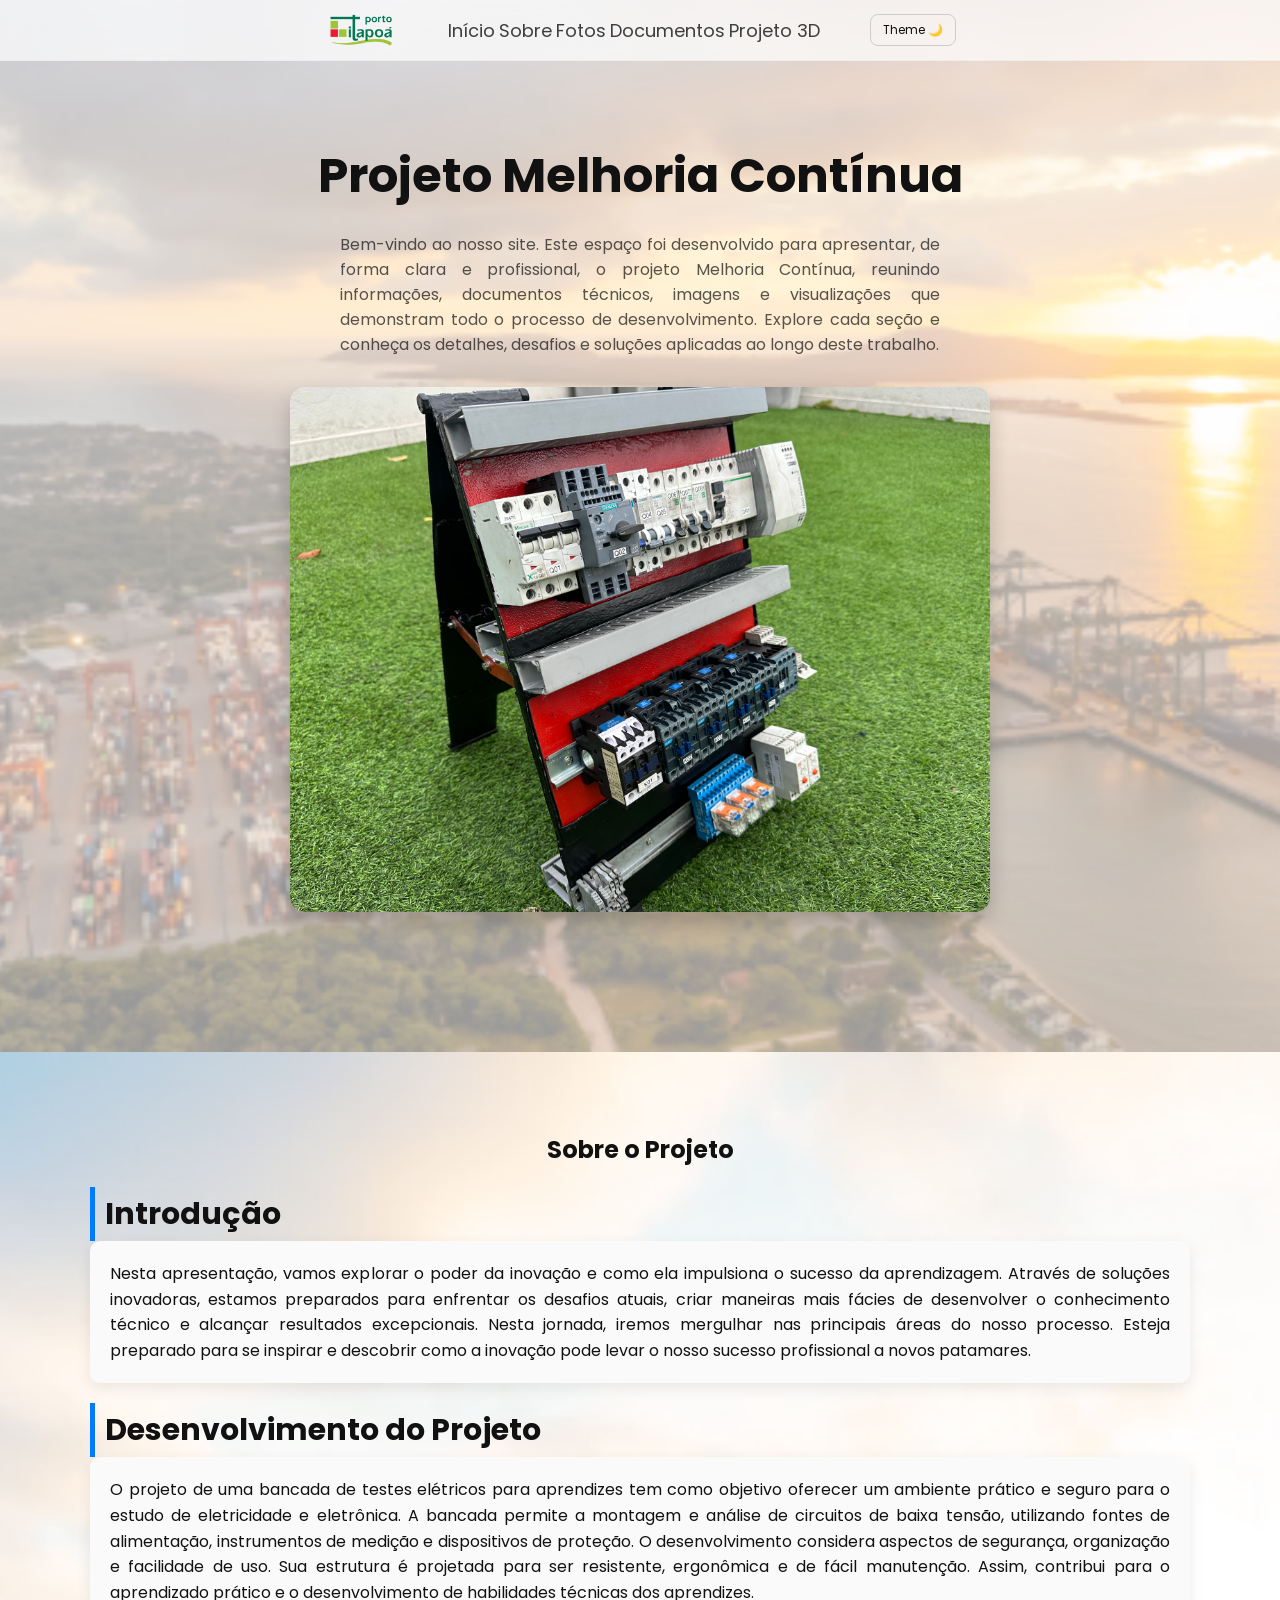
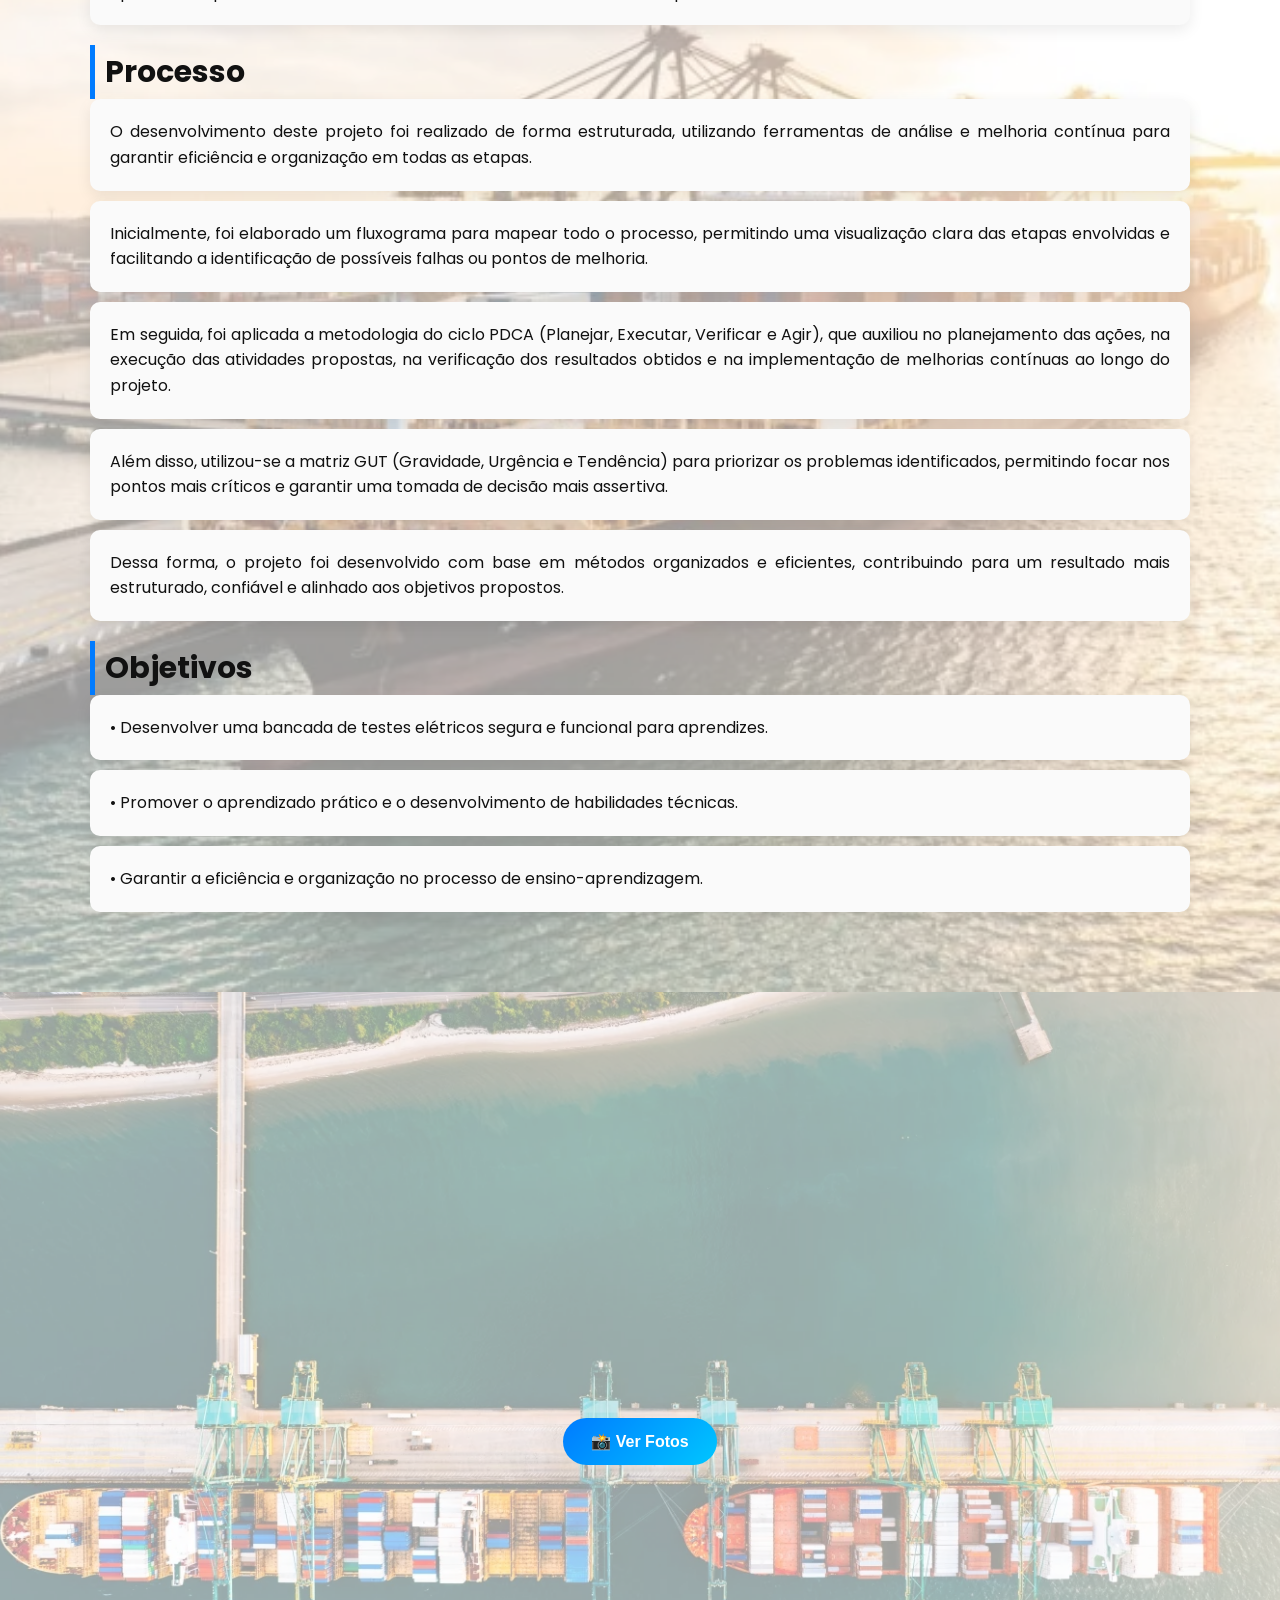
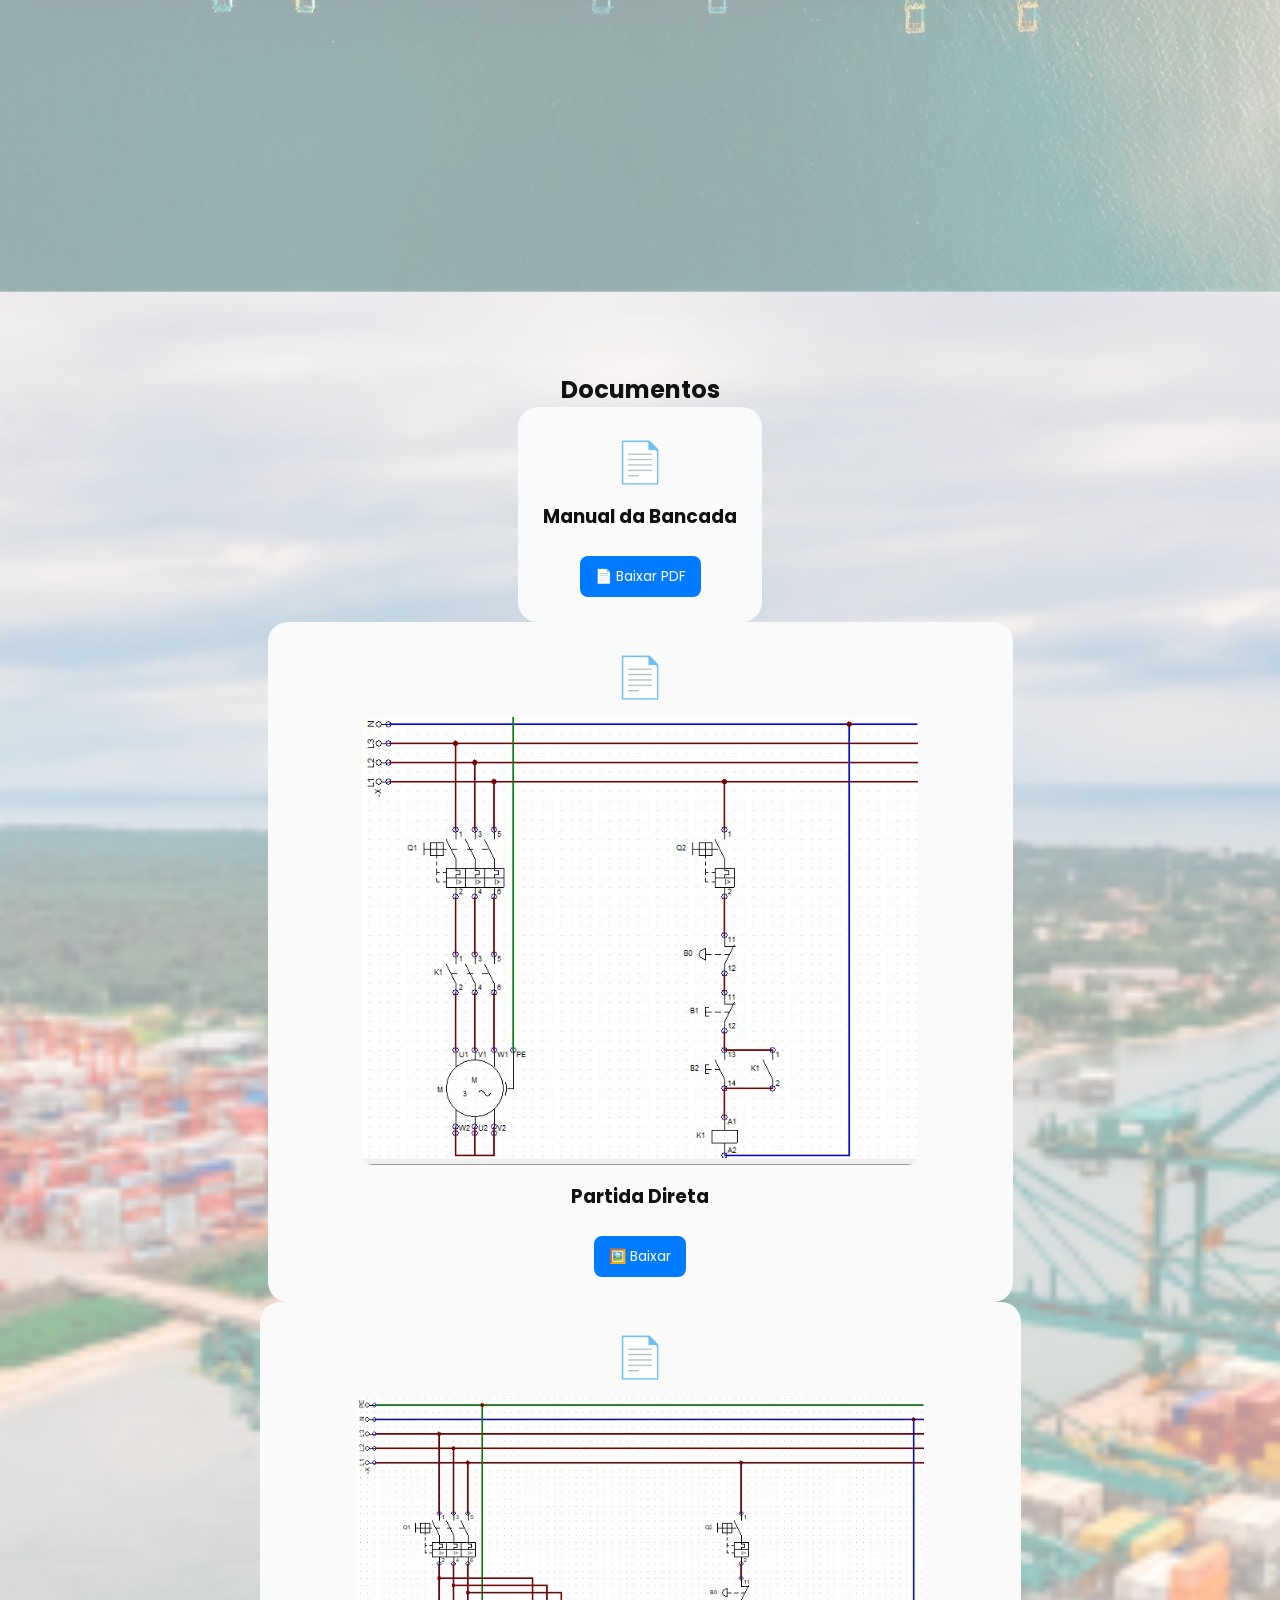
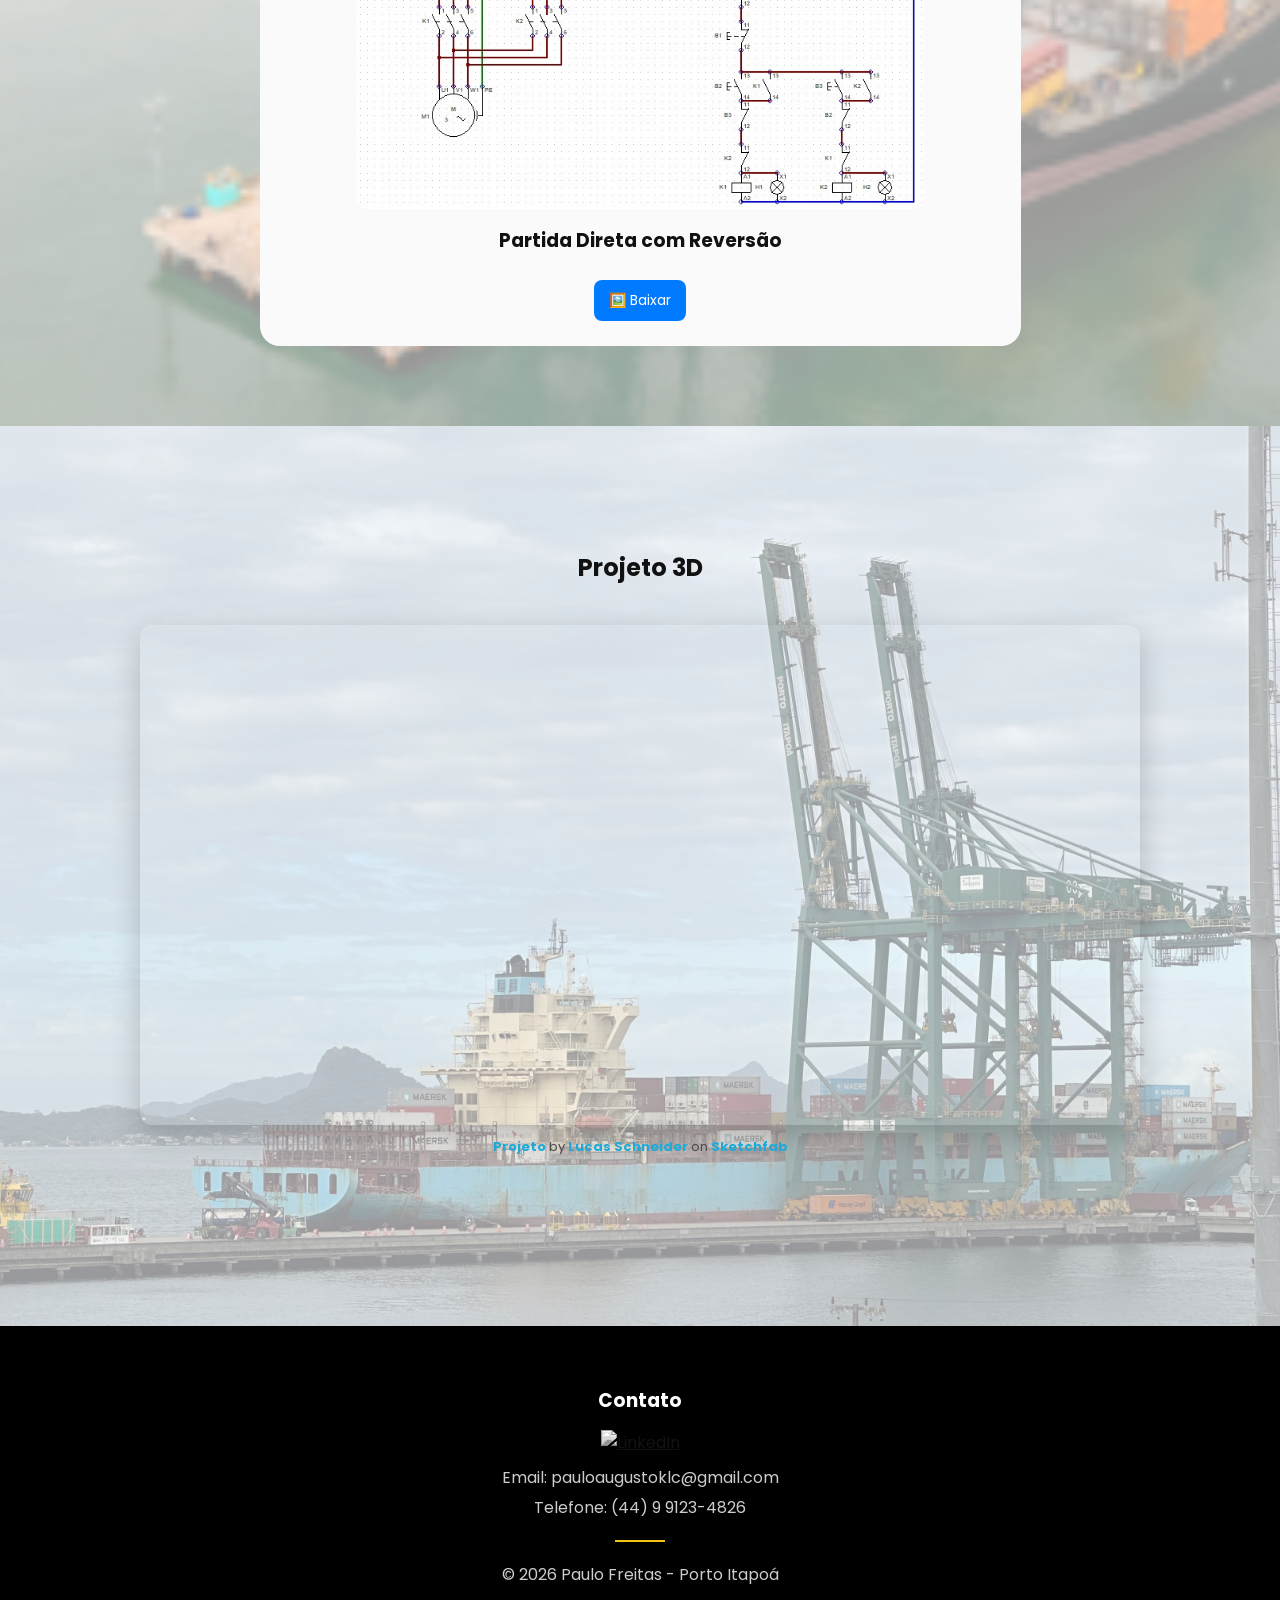
==== commit 66272424: "Add files via upload" ====
--- a/projeto_porto/index.html
+++ b/projeto_porto/index.html
@@ -23,7 +23,7 @@
     <a href="#documentos">Documentos</a>
     <a href="#projeto3d">Projeto 3D</a>
    </nav>
-   <div class="toggle" onclick="toggleTheme()">🌙</div>
+   <div class="toggle" onclick="toggleTheme()">Theme 🌙</div>
  </div>
   <div class="menu-btn" onclick="toggleMenu()">
   <span></span>
@@ -34,7 +34,7 @@
 <section id="inicio" class="hero">
  <h1>Projeto Melhoria Contínua</h1>
  <p>Bem-vindo ao nosso site. Este espaço foi desenvolvido para apresentar, de forma clara e profissional, o projeto Melhoria Contínua, reunindo informações, documentos técnicos, imagens e visualizações que demonstram todo o processo de desenvolvimento. Explore cada seção e conheça os detalhes, desafios e soluções aplicadas ao longo deste trabalho.</p>
- <img src="img/portoexemploinicio.png">
+ <img src="img/principal2.jpeg">
 </section>
 
 <section id="sobre">
@@ -84,14 +84,19 @@
 </section>
 
 <section id="fotos">
- <h2>Fotos</h2>
- <p>Aqui estão algumas fotos do processo de desenvolvimento do projeto, mostrando as etapas, os desafios enfrentados e as soluções implementadas.</p>
-	<div class="grid-fotos">
-  <img src="img/fundofotos.png" alt="exemplo">
-  <img src="img/fundofotos.png">
-  <img src="img/fundofotos.png">
-  <img src="img/fundofotos.png">
+  <button class="btn-ver" onclick="abrirGaleria()">
+  📸 Ver Fotos
+</button>
+
+  <div id="galeria" class="galeria">
+  <span class="fechar" onclick="fecharGaleria()">✖</span>
+
+  <span class="prev" onclick="trocarImagem(-1)">❮</span>
+  <img id="imgGrande">
+  <span class="next" onclick="trocarImagem(1)">❯</span>
 </div>
+  
+  </div>
 </section>
 
 <section id="documentos">
--- a/projeto_porto/style.css
+++ b/projeto_porto/style.css
@@ -169,7 +169,7 @@
 
 /* ================== HERO ================== */
 .hero{
-  background: url('img/portoexemploinicio.png') center/cover no-repeat fixed;
+  background: url('img/fundoinicio.png') center/cover no-repeat fixed;
 }
 
 .hero h1{
@@ -185,7 +185,7 @@
 
 .hero img{
   margin-top:30px;
-  width:800px;
+  width:700px;
   height:auto;
   border-radius:15px;
   box-shadow:0 10px 20px rgba(0,0,0,0.2);
@@ -195,7 +195,7 @@
 
 /* ================== SOBRE ================== */
 #sobre{
-  background: url('img/fundosobre.png') center/cover no-repeat;
+  background: url('img/fundosobre.jpeg') center/cover no-repeat;
   background-attachment:fixed;
   padding: 80px 20px;
 }
@@ -234,6 +234,7 @@
 #fotos{
   background: url('img/fundofotos.png') center/cover no-repeat;
   padding: 60px 20px;
+  text-align: center;
 }
 
 #fotos p{
@@ -244,27 +245,88 @@
 }
 
 
-/* ================== GRID FOTOS ================== */
-.grid-fotos{
-  display:grid;
-  grid-template-columns:repeat(2,1fr);
-  gap:20px;
-  max-width:800px;
-  width:100%;
-}
-
-.grid-fotos img{
-  width:100%;
-  height:250px;
-  object-fit:cover;
-  border-radius:15px;
-  transition:0.3s;
-}
-
-.grid-fotos img:hover{
-  transform:scale(1.05);
-}
-
+/* ================== GALERIA FOTOS ================== */
+
+.btn-ver {
+  display: inline-block;
+  padding: 14px 28px;
+
+  background: linear-gradient(135deg, #007BFF, #00C6FF);
+  color: white;
+
+  font-size: 16px;
+  font-weight: 600;
+  border-radius: 30px;
+
+  border: none;
+  cursor: pointer;
+
+  transition: all 0.3s ease;
+}
+
+.btn-ver:hover {
+  transform: translateY(-3px);
+  box-shadow: 0 10px 25px rgba(0,0,0,0.2);
+}
+
+.btn-ver:active {
+  transform: scale(0.95);
+}
+
+.galeria {
+  display: none;
+  position: fixed;
+  inset: 0;
+  background: rgba(0,0,0,0.95);
+
+  justify-content: center;
+  align-items: center;
+  z-index: 2000;
+}
+
+/* imagem principal */
+.galeria img {
+  max-width: 80%;
+  max-height: 80%;
+  border-radius: 10px;
+  z-index: 1;
+  position: absolute;
+}
+
+/* botão fechar */
+.fechar {
+  position: absolute;
+  top: 20px;
+  right: 30px;
+  font-size: 30px;
+  color: white;
+  cursor: pointer;
+}
+
+/* setas */
+.prev, .next {
+  position: absolute;
+  top: 50%;
+  transform: translateY(-50%);
+  font-size: 40px;
+  color: white;
+  cursor: pointer;
+  padding: 10px;
+  z-index: 3000;
+}
+
+.prev {
+  left: 10px;
+}
+
+.next {
+  right: 10px;
+}
+
+/* hover suave */
+.prev:hover, .next:hover {
+  opacity: 0.7;
+}
 /* ================== GRID PADRÃO ================== */
 .grid{
   display:grid;
@@ -354,6 +416,12 @@
 }
 
 /* ================== Projeto 3D ================== */
+#projeto3d{
+  background: url('img/paisagem1.jpeg') center/cover no-repeat;
+  background-attachment:fixed;
+  padding: 80px 20px;
+}
+
 .sketchfab-embed-wrapper {
   position: relative;
   width: 100%;
@@ -438,7 +506,7 @@
 
   .hero img{
     margin-top:30px;
-  width:350px;
+  width:325px;
   height:auto;
   border-radius:15px;
   box-shadow:0 10px 20px rgba(0,0,0,0.2);
